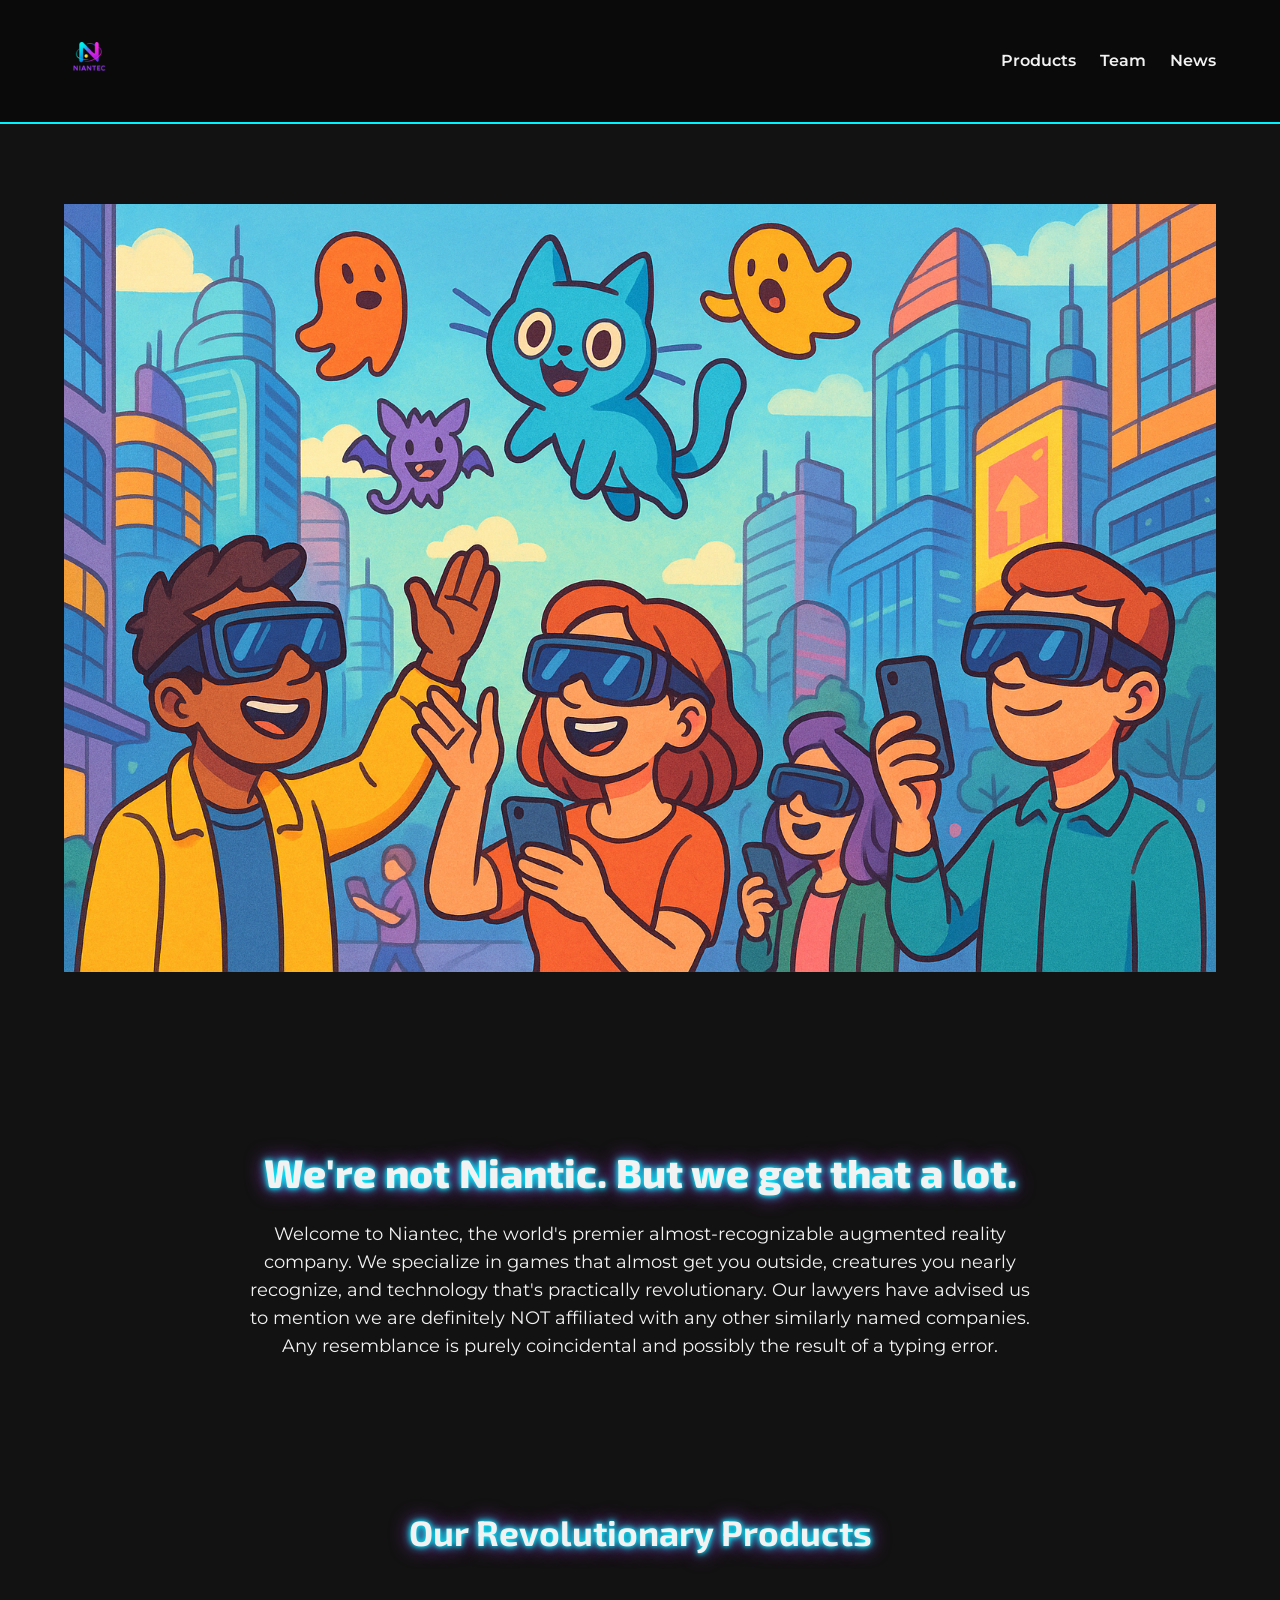
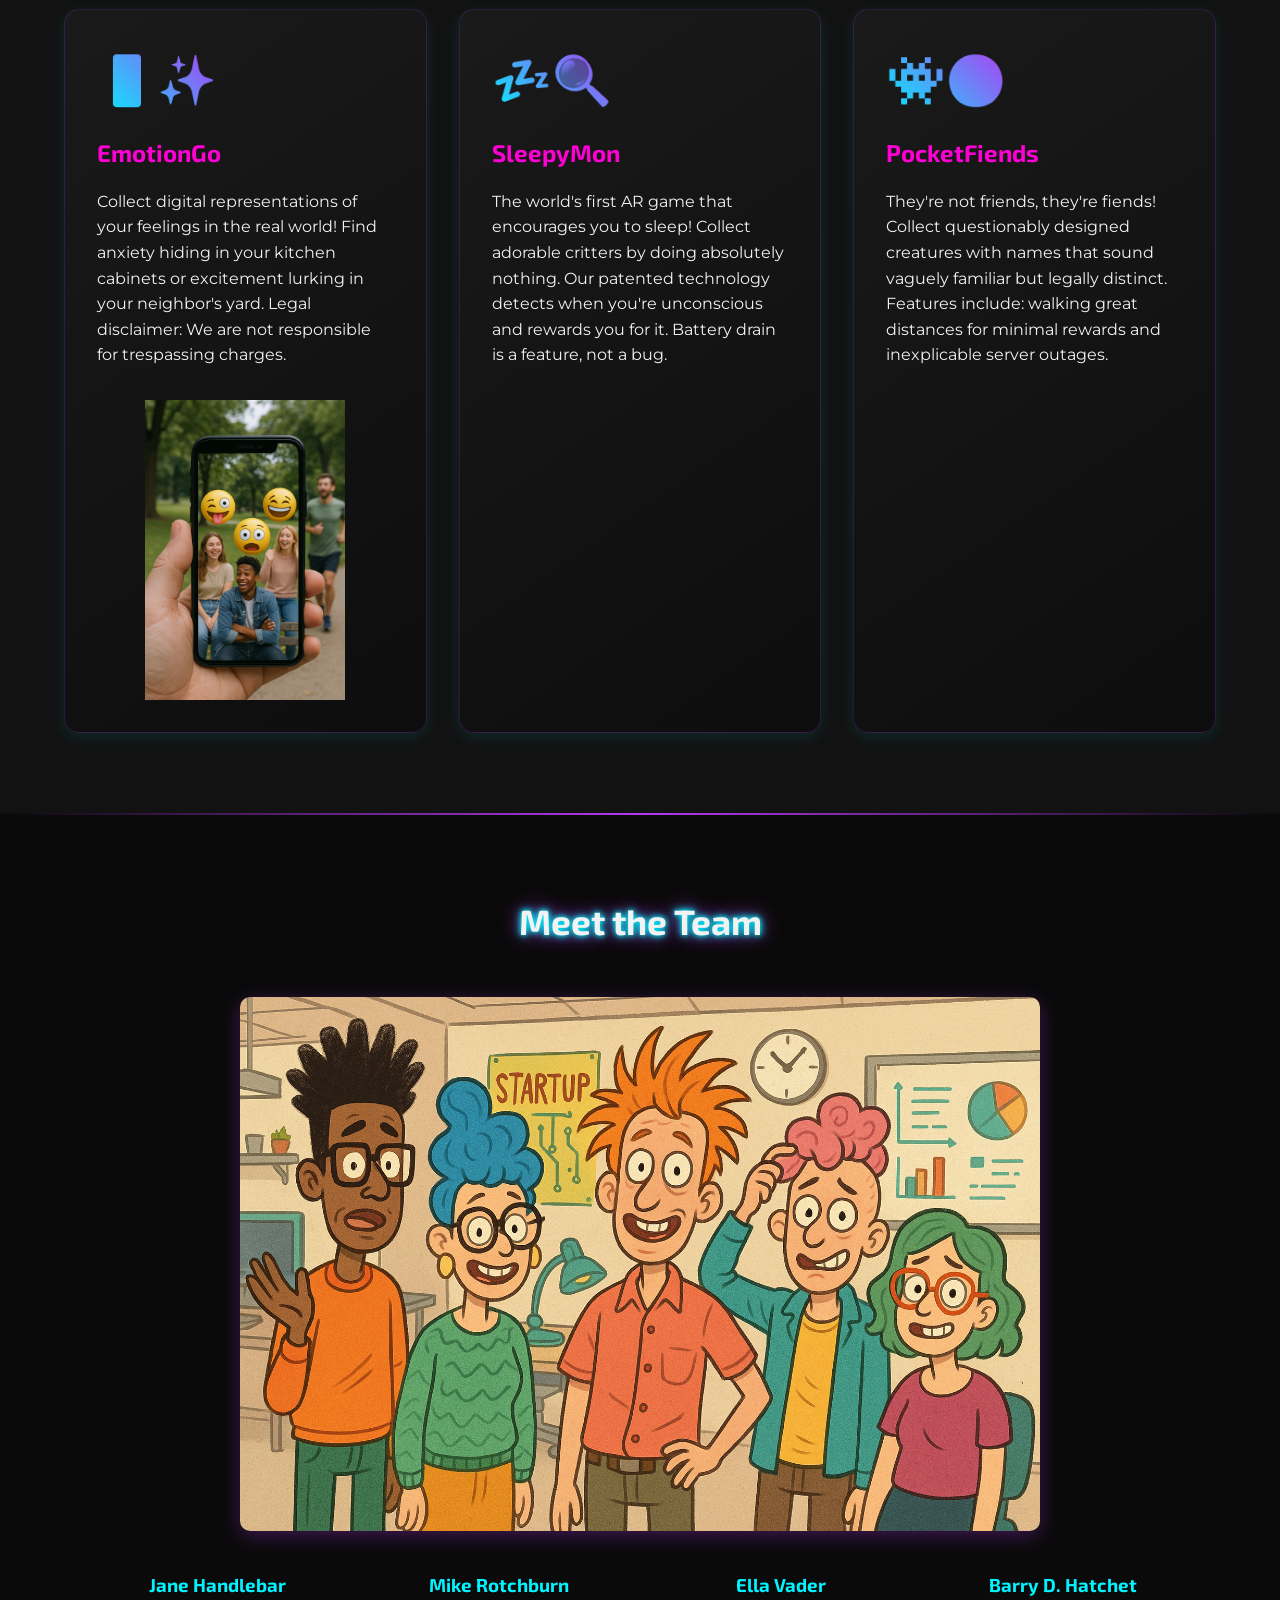
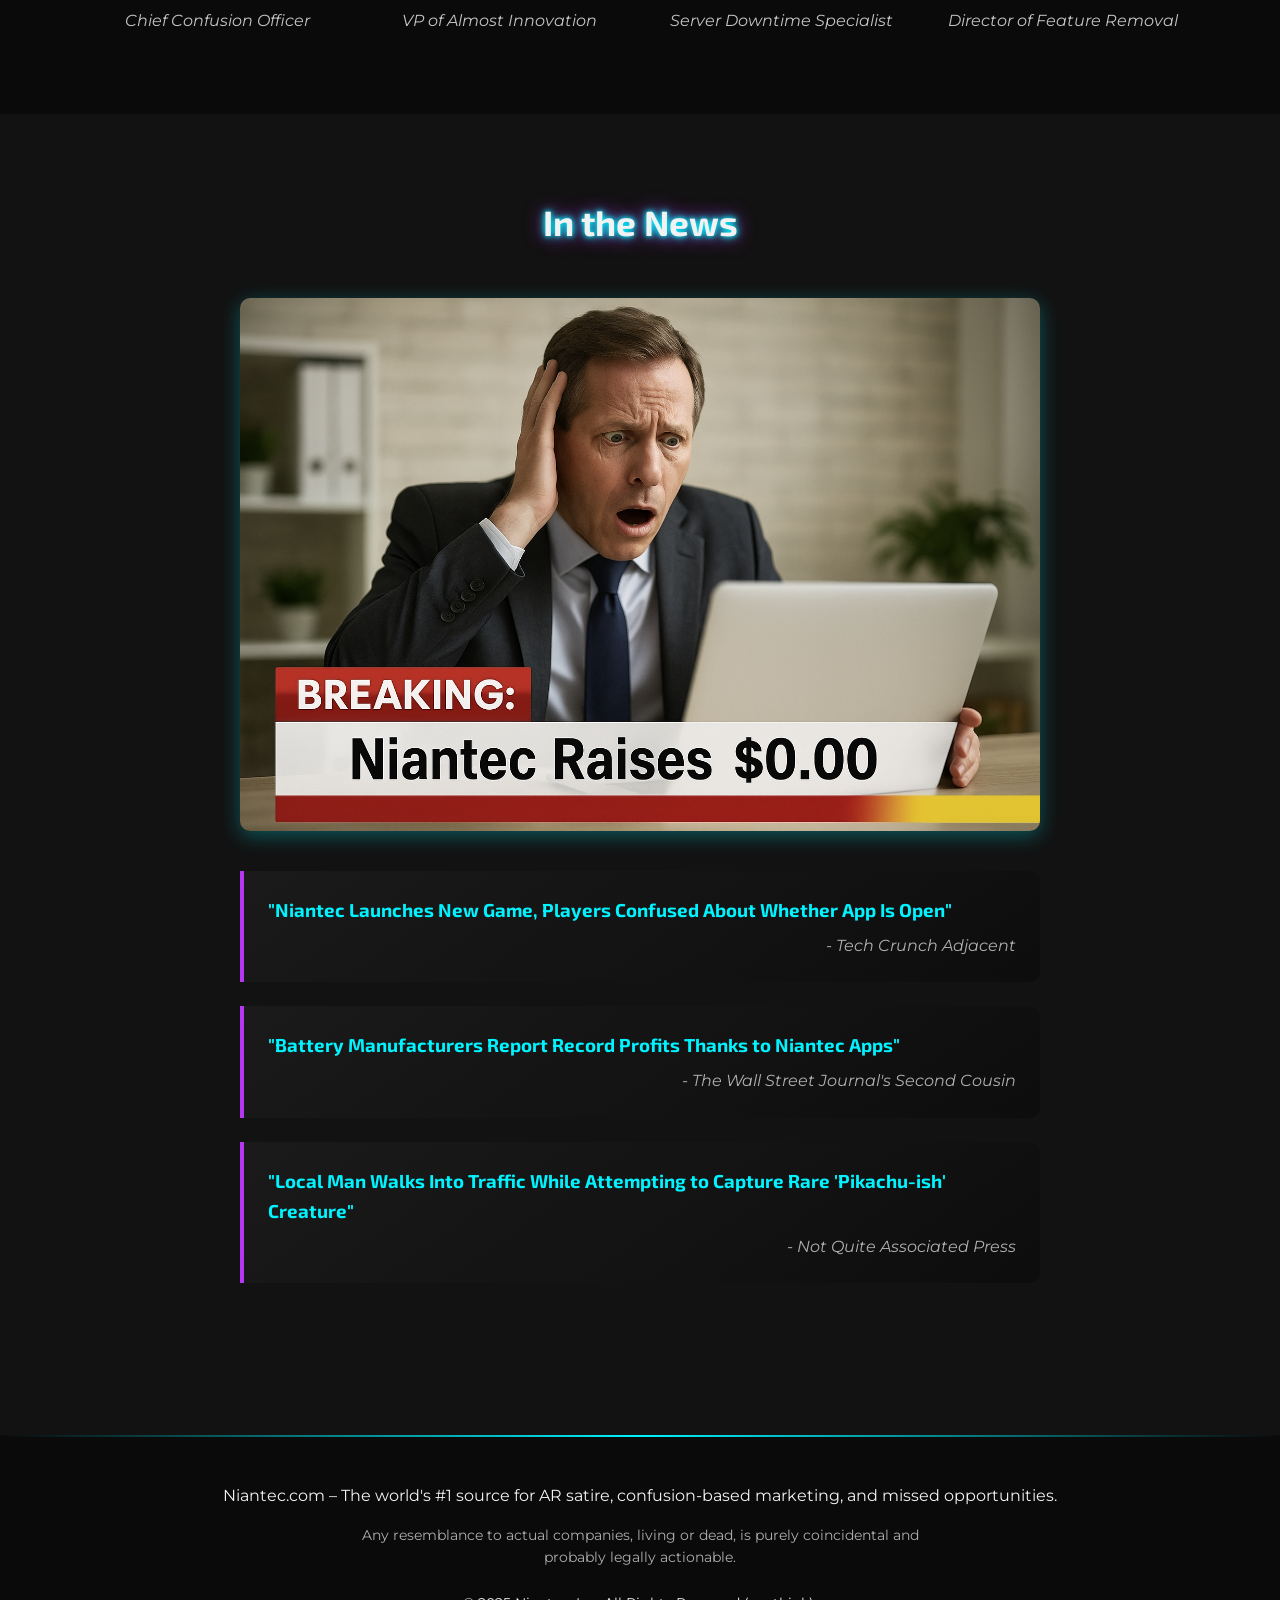
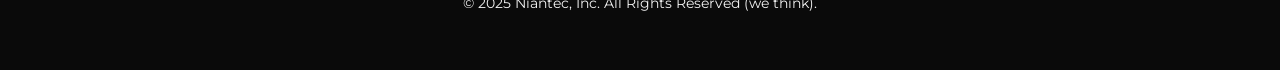
==== index.html @ e1998a67 "Add files via upload" ====
<!DOCTYPE html>
<html lang="en">
<head>
    <meta charset="UTF-8">
    <meta name="viewport" content="width=device-width, initial-scale=1.0">
    <title>Niantec - Not That Other AR Company</title>
    <link rel="stylesheet" href="styles.css">
    <link rel="preconnect" href="https://fonts.googleapis.com">
    <link rel="preconnect" href="https://fonts.gstatic.com" crossorigin>
    <link href="https://fonts.googleapis.com/css2?family=Exo+2:wght@400;600;800&family=Montserrat:wght@400;600&display=swap" rel="stylesheet">
</head>
<body>
    <header>
        <div class="container">
            <div class="logo">
                <img src="Niantec1.png" alt="Niantec Logo">
            </div>
            <nav>
                <ul>
                    <li><a href="#products">Products</a></li>
                    <li><a href="#team">Team</a></li>
                    <li><a href="#news">News</a></li>
                </ul>
            </nav>
        </div>
    </header>

    <section class="hero">
        <div class="container">
            <img src="Niantec2.png" alt="Niantec Banner" class="hero-image">
        </div>
    </section>

    <section class="intro">
        <div class="container">
            <h1 class="neon-text">We're not Niantic. But we get that a lot.</h1>
            <p>Welcome to Niantec, the world's premier almost-recognizable augmented reality company. We specialize in games that almost get you outside, creatures you nearly recognize, and technology that's practically revolutionary. Our lawyers have advised us to mention we are definitely NOT affiliated with any other similarly named companies. Any resemblance is purely coincidental and possibly the result of a typing error.</p>
        </div>
    </section>

    <section id="products" class="products">
        <div class="container">
            <h2 class="section-title neon-text">Our Revolutionary Products</h2>
            <div class="product-cards">
                <div class="product-card">
                    <div class="product-icon">📱✨</div>
                    <h3>EmotionGo</h3>
                    <p>Collect digital representations of your feelings in the real world! Find anxiety hiding in your kitchen cabinets or excitement lurking in your neighbor's yard. Legal disclaimer: We are not responsible for trespassing charges.</p>
                    <div class="product-image">
                        <img src="Niantec3.png" alt="EmotionGo App" class="phone-mockup">
                    </div>
                </div>
                
                <div class="product-card">
                    <div class="product-icon">💤🔍</div>
                    <h3>SleepyMon</h3>
                    <p>The world's first AR game that encourages you to sleep! Collect adorable critters by doing absolutely nothing. Our patented technology detects when you're unconscious and rewards you for it. Battery drain is a feature, not a bug.</p>
                </div>
                
                <div class="product-card">
                    <div class="product-icon">👾🌍</div>
                    <h3>PocketFiends</h3>
                    <p>They're not friends, they're fiends! Collect questionably designed creatures with names that sound vaguely familiar but legally distinct. Features include: walking great distances for minimal rewards and inexplicable server outages.</p>
                </div>
            </div>
        </div>
    </section>

    <section id="team" class="team">
        <div class="container">
            <h2 class="section-title neon-text">Meet the Team</h2>
            <div class="team-image">
                <img src="Niantec4.png" alt="Niantec Team Photo">
            </div>
            <div class="team-members">
                <div class="team-member">
                    <h3>Jane Handlebar</h3>
                    <p>Chief Confusion Officer</p>
                </div>
                <div class="team-member">
                    <h3>Mike Rotchburn</h3>
                    <p>VP of Almost Innovation</p>
                </div>
                <div class="team-member">
                    <h3>Ella Vader</h3>
                    <p>Server Downtime Specialist</p>
                </div>
                <div class="team-member">
                    <h3>Barry D. Hatchet</h3>
                    <p>Director of Feature Removal</p>
                </div>
            </div>
        </div>
    </section>

    <section id="news" class="news">
        <div class="container">
            <h2 class="section-title neon-text">In the News</h2>
            <div class="news-image">
                <img src="Niantec5.png" alt="Niantec Press">
            </div>
            <div class="news-headlines">
                <div class="headline">
                    <h3>"Niantec Launches New Game, Players Confused About Whether App Is Open"</h3>
                    <p>- Tech Crunch Adjacent</p>
                </div>
                <div class="headline">
                    <h3>"Battery Manufacturers Report Record Profits Thanks to Niantec Apps"</h3>
                    <p>- The Wall Street Journal's Second Cousin</p>
                </div>
                <div class="headline">
                    <h3>"Local Man Walks Into Traffic While Attempting to Capture Rare 'Pikachu-ish' Creature"</h3>
                    <p>- Not Quite Associated Press</p>
                </div>
            </div>
        </div>
    </section>

    <footer>
        <div class="container">
            <p>Niantec.com – The world's #1 source for AR satire, confusion-based marketing, and missed opportunities.</p>
            <p class="disclaimer">Any resemblance to actual companies, living or dead, is purely coincidental and probably legally actionable.</p>
            <p class="copyright">© 2025 Niantec, Inc. All Rights Reserved (we think).</p>
        </div>
    </footer>
</body>
</html>
---- styles.css ----
/* Base styles */
:root {
    --dark-bg: #121212;
    --darker-bg: #0a0a0a;
    --neon-blue: #00f3ff;
    --neon-purple: #b537f2;
    --neon-pink: #ff00d4;
    --text-light: #f2f2f2;
}

* {
    margin: 0;
    padding: 0;
    box-sizing: border-box;
}

body {
    font-family: 'Montserrat', sans-serif;
    background-color: var(--dark-bg);
    color: var(--text-light);
    line-height: 1.6;
    overflow-x: hidden;
}

.container {
    width: 90%;
    max-width: 1200px;
    margin: 0 auto;
    padding: 1rem 0;
}

img {
    max-width: 100%;
    height: auto;
}

/* Neon text effect */
.neon-text {
    color: var(--text-light);
    text-shadow: 
        0 0 5px var(--neon-blue),
        0 0 10px var(--neon-blue),
        0 0 20px var(--neon-purple);
}

/* Header */
header {
    background-color: var(--darker-bg);
    padding: 1rem 0;
    position: sticky;
    top: 0;
    z-index: 100;
    border-bottom: 2px solid var(--neon-blue);
}

header .container {
    display: flex;
    justify-content: space-between;
    align-items: center;
}

.logo img {
    max-height: 50px;
    width: auto;
}

nav ul {
    display: flex;
    list-style: none;
}

nav ul li {
    margin-left: 1.5rem;
}

nav ul li a {
    color: var(--text-light);
    text-decoration: none;
    font-weight: 600;
    position: relative;
    transition: all 0.3s ease;
}

nav ul li a:hover {
    color: var(--neon-blue);
}

nav ul li a::after {
    content: '';
    position: absolute;
    left: 0;
    bottom: -5px;
    width: 0;
    height: 2px;
    background: var(--neon-purple);
    transition: width 0.3s ease;
}

nav ul li a:hover::after {
    width: 100%;
}

/* Hero section */
.hero {
    position: relative;
    overflow: hidden;
    margin-bottom: 2rem;
}

.hero-image {
    width: 100%;
    display: block;
}

/* Intro section */
.intro {
    padding: 3rem 0;
    text-align: center;
}

.intro h1 {
    font-family: 'Exo 2', sans-serif;
    font-size: 2.5rem;
    font-weight: 800;
    margin-bottom: 1.5rem;
    line-height: 1.2;
}

.intro p {
    max-width: 800px;
    margin: 0 auto;
    font-size: 1.1rem;
}

/* Section styles */
section {
    padding: 4rem 0;
}

.section-title {
    font-family: 'Exo 2', sans-serif;
    font-size: 2.2rem;
    text-align: center;
    margin-bottom: 3rem;
}

/* Products section */
.product-cards {
    display: flex;
    flex-wrap: wrap;
    justify-content: space-between;
    gap: 2rem;
}

.product-card {
    flex: 1 1 300px;
    background: linear-gradient(145deg, #1a1a1a, #0d0d0d);
    border-radius: 15px;
    padding: 2rem;
    box-shadow: 0 4px 15px rgba(0, 243, 255, 0.1);
    transition: transform 0.3s ease, box-shadow 0.3s ease;
    position: relative;
    overflow: hidden;
    border: 1px solid rgba(181, 55, 242, 0.2);
}

.product-card:hover {
    transform: translateY(-5px);
    box-shadow: 0 8px 25px rgba(0, 243, 255, 0.2);
}

.product-icon {
    font-size: 3rem;
    margin-bottom: 1rem;
    background: linear-gradient(45deg, var(--neon-blue), var(--neon-purple));
    -webkit-background-clip: text;
    background-clip: text;
    -webkit-text-fill-color: transparent;
    display: inline-block;
}

.product-card h3 {
    font-family: 'Exo 2', sans-serif;
    font-size: 1.5rem;
    margin-bottom: 1rem;
    color: var(--neon-pink);
}

.product-image {
    margin-top: 2rem;
    display: flex;
    justify-content: center;
}

.phone-mockup {
    max-height: 300px;
}

/* Team section */
.team {
    background: var(--darker-bg);
    position: relative;
}

.team::before {
    content: '';
    position: absolute;
    top: 0;
    left: 0;
    right: 0;
    height: 2px;
    background: linear-gradient(90deg, transparent, var(--neon-purple), transparent);
}

.team-image {
    text-align: center;
    margin-bottom: 2rem;
}

.team-image img {
    max-width: 800px;
    border-radius: 10px;
    box-shadow: 0 5px 20px rgba(181, 55, 242, 0.3);
}

.team-members {
    display: flex;
    flex-wrap: wrap;
    justify-content: center;
    gap: 2rem;
    text-align: center;
}

.team-member {
    flex: 1 1 200px;
    max-width: 250px;
}

.team-member h3 {
    font-family: 'Exo 2', sans-serif;
    color: var(--neon-blue);
    margin-bottom: 0.5rem;
}

.team-member p {
    font-style: italic;
    opacity: 0.8;
}

/* News section */
.news-image {
    text-align: center;
    margin-bottom: 2rem;
}

.news-image img {
    max-width: 800px;
    border-radius: 10px;
    box-shadow: 0 5px 20px rgba(0, 243, 255, 0.3);
}

.news-headlines {
    max-width: 800px;
    margin: 0 auto;
}

.headline {
    background: linear-gradient(145deg, #1a1a1a, #0d0d0d);
    border-left: 4px solid var(--neon-purple);
    padding: 1.5rem;
    margin-bottom: 1.5rem;
    border-radius: 0 10px 10px 0;
    transition: transform 0.3s ease;
}

.headline:hover {
    transform: translateX(5px);
}

.headline h3 {
    font-family: 'Exo 2', sans-serif;
    margin-bottom: 0.5rem;
    color: var(--neon-blue);
}

.headline p {
    font-style: italic;
    text-align: right;
    opacity: 0.7;
}

/* Footer */
footer {
    background-color: var(--darker-bg);
    text-align: center;
    padding: 2rem 0;
    margin-top: 3rem;
    position: relative;
}

footer::before {
    content: '';
    position: absolute;
    top: 0;
    left: 0;
    right: 0;
    height: 2px;
    background: linear-gradient(90deg, transparent, var(--neon-blue), transparent);
}

footer p {
    margin-bottom: 0.5rem;
}

.disclaimer {
    font-size: 0.85rem;
    opacity: 0.7;
    max-width: 600px;
    margin: 1rem auto;
}

.copyright {
    font-size: 0.85rem;
    margin-top: 1.5rem;
}

/* Responsive design */
@media (max-width: 768px) {
    .intro h1 {
        font-size: 2rem;
    }
    
    .section-title {
        font-size: 1.8rem;
    }
    
    .product-cards {
        flex-direction: column;
    }
    
    nav ul {
        gap: 1rem;
    }
    
    nav ul li {
        margin-left: 0.8rem;
    }
}

@media (max-width: 480px) {
    header .container {
        flex-direction: column;
        gap: 1rem;
    }
    
    .intro h1 {
        font-size: 1.7rem;
    }
    
    .section-title {
        font-size: 1.6rem;
    }
    
    .team-members, .product-cards {
        gap: 1.5rem;
    }
    
    .team-member {
        flex: 0 0 100%;
    }
}

/* Animation keyframes */
@keyframes neon-glow {
    0% {
        text-shadow: 0 0 5px var(--neon-blue), 0 0 10px var(--neon-blue), 0 0 20px var(--neon-purple);
    }
    50% {
        text-shadow: 0 0 10px var(--neon-blue), 0 0 20px var(--neon-blue), 0 0 30px var(--neon-purple);
    }
    100% {
        text-shadow: 0 0 5px var(--neon-blue), 0 0 10px var(--neon-blue), 0 0 20px var(--neon-purple);
    }
}

.neon-text {
    animation: neon-glow 2s infinite alternate;
}
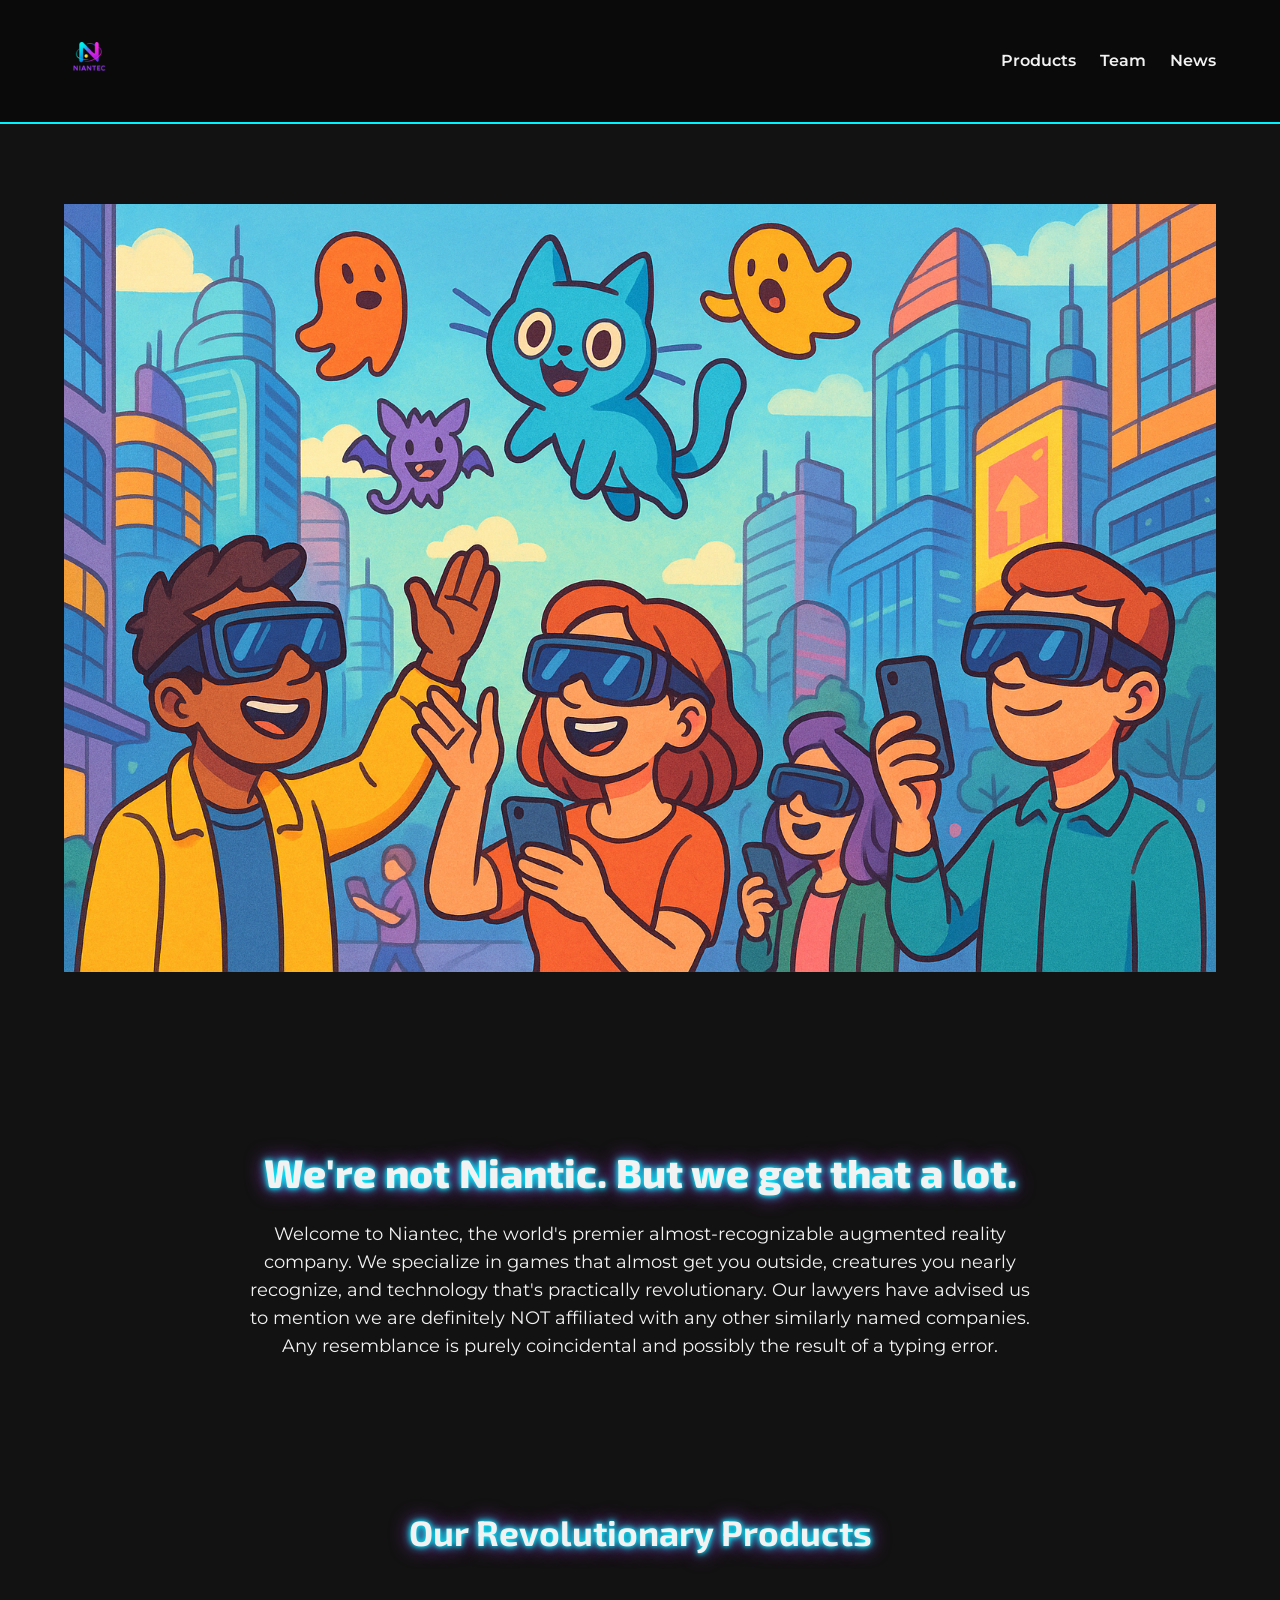
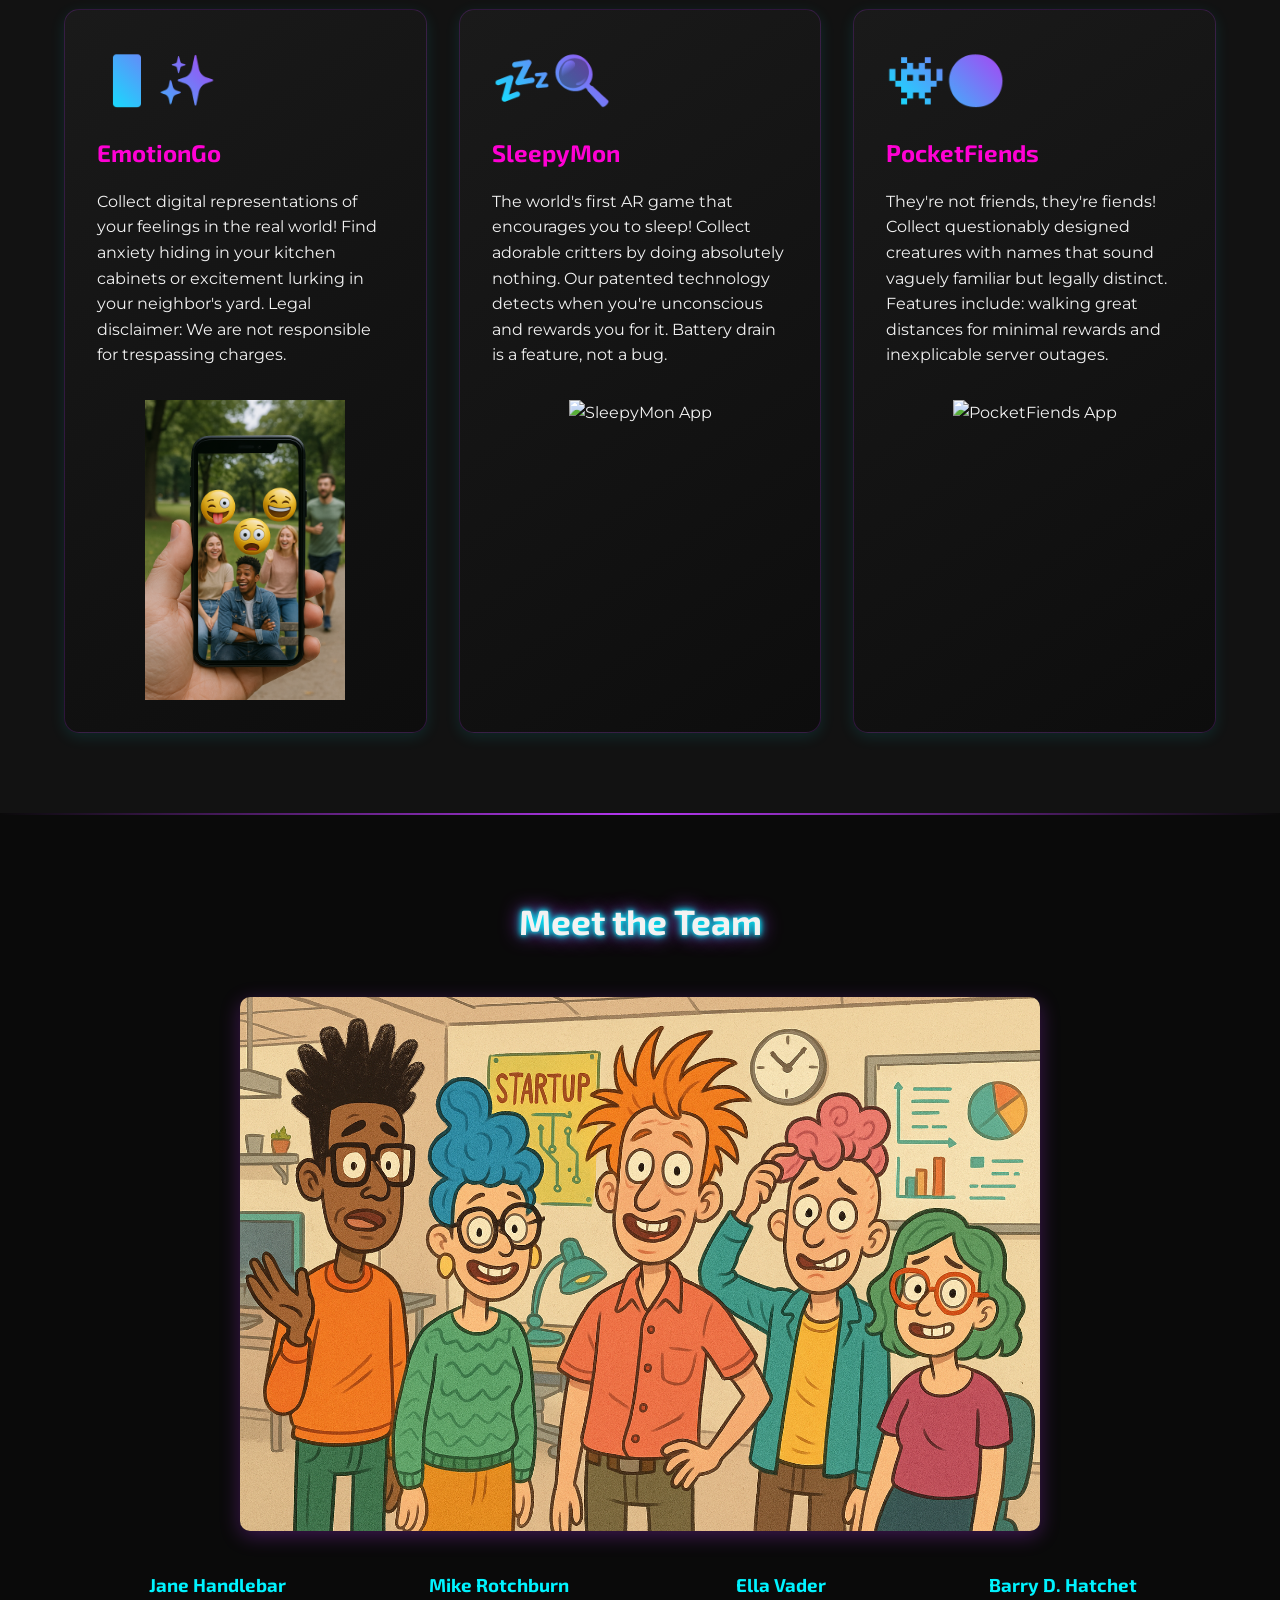
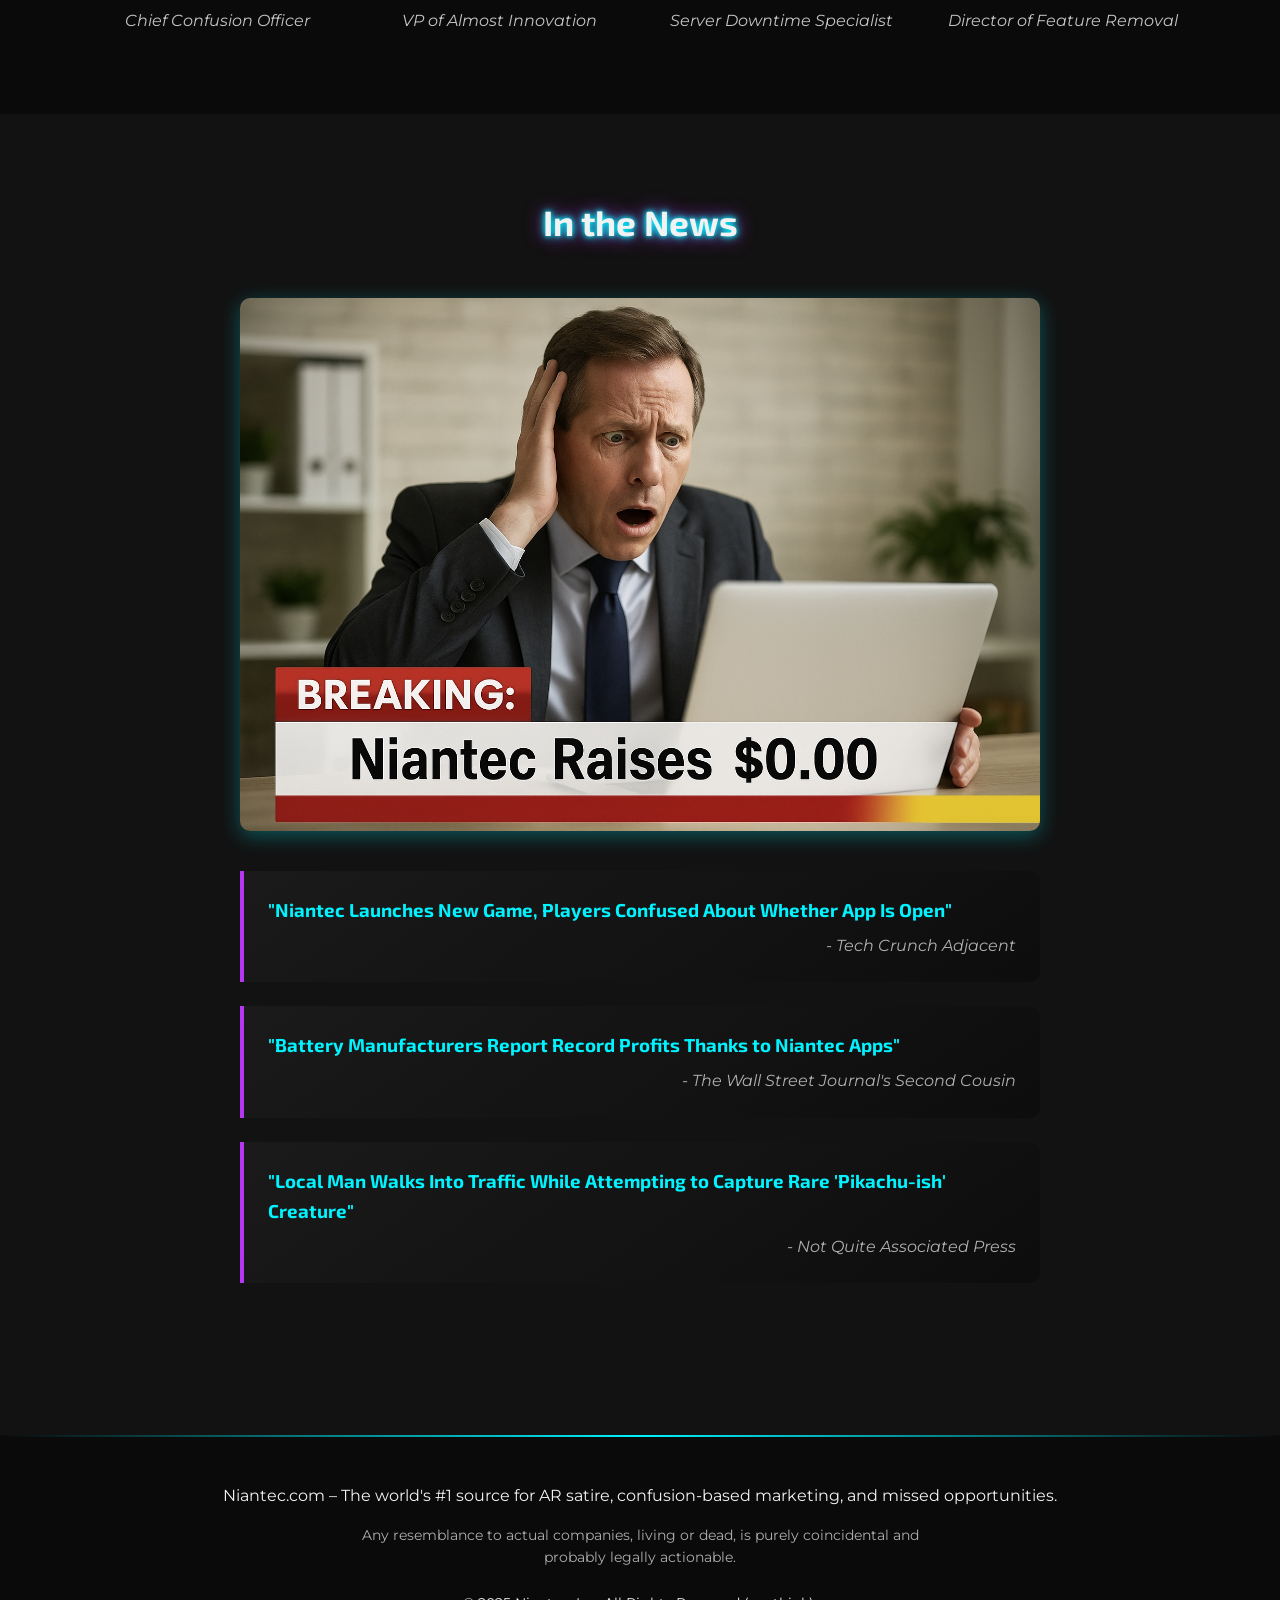
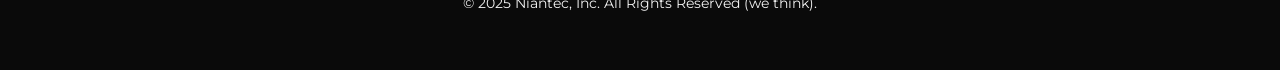
==== commit aa401681: "Update index.html" ====
--- a/index.html
+++ b/index.html
@@ -55,12 +55,18 @@
                     <div class="product-icon">💤🔍</div>
                     <h3>SleepyMon</h3>
                     <p>The world's first AR game that encourages you to sleep! Collect adorable critters by doing absolutely nothing. Our patented technology detects when you're unconscious and rewards you for it. Battery drain is a feature, not a bug.</p>
+                    <div class="product-image">
+                        <img src="niantec6.png" alt="SleepyMon App" class="phone-mockup">
+                    </div>
                 </div>
                 
                 <div class="product-card">
                     <div class="product-icon">👾🌍</div>
                     <h3>PocketFiends</h3>
                     <p>They're not friends, they're fiends! Collect questionably designed creatures with names that sound vaguely familiar but legally distinct. Features include: walking great distances for minimal rewards and inexplicable server outages.</p>
+                    <div class="product-image">
+                        <img src="niantec7.png" alt="PocketFiends App" class="phone-mockup">
+                    </div>
                 </div>
             </div>
         </div>
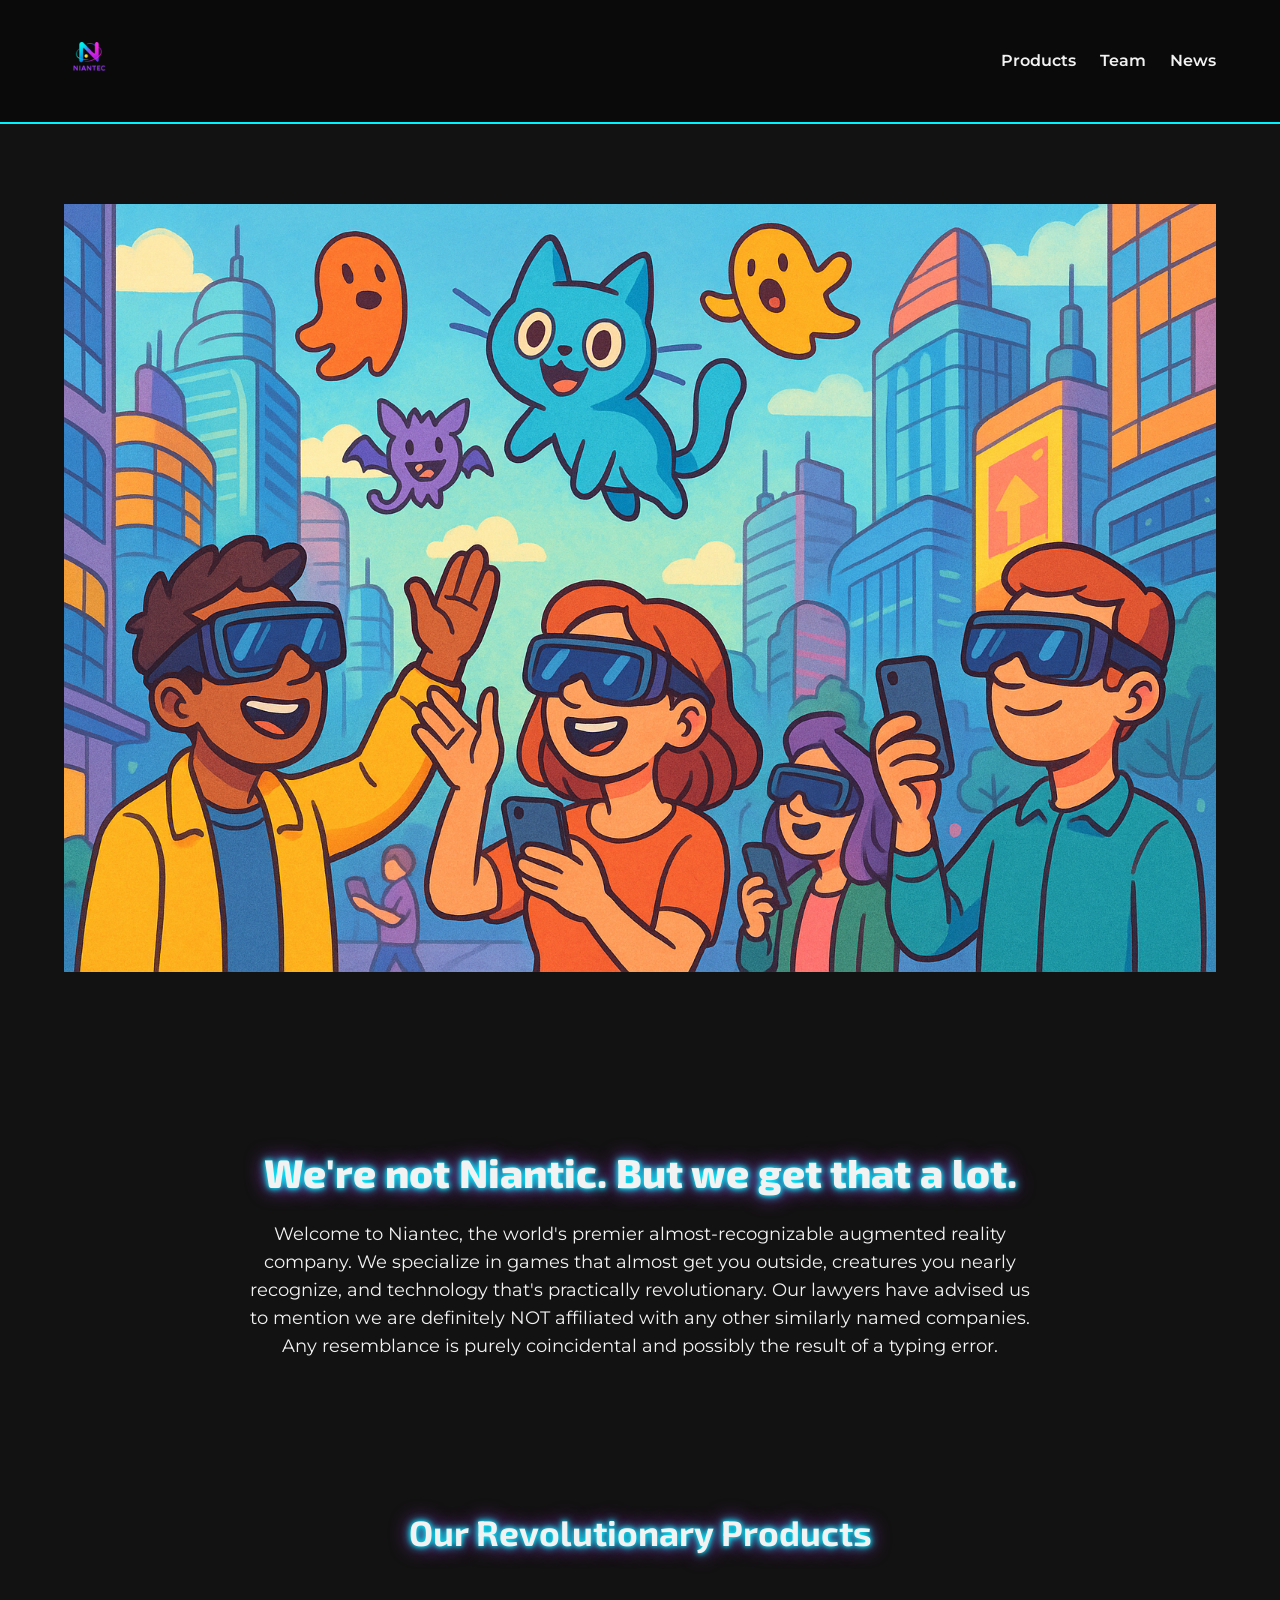
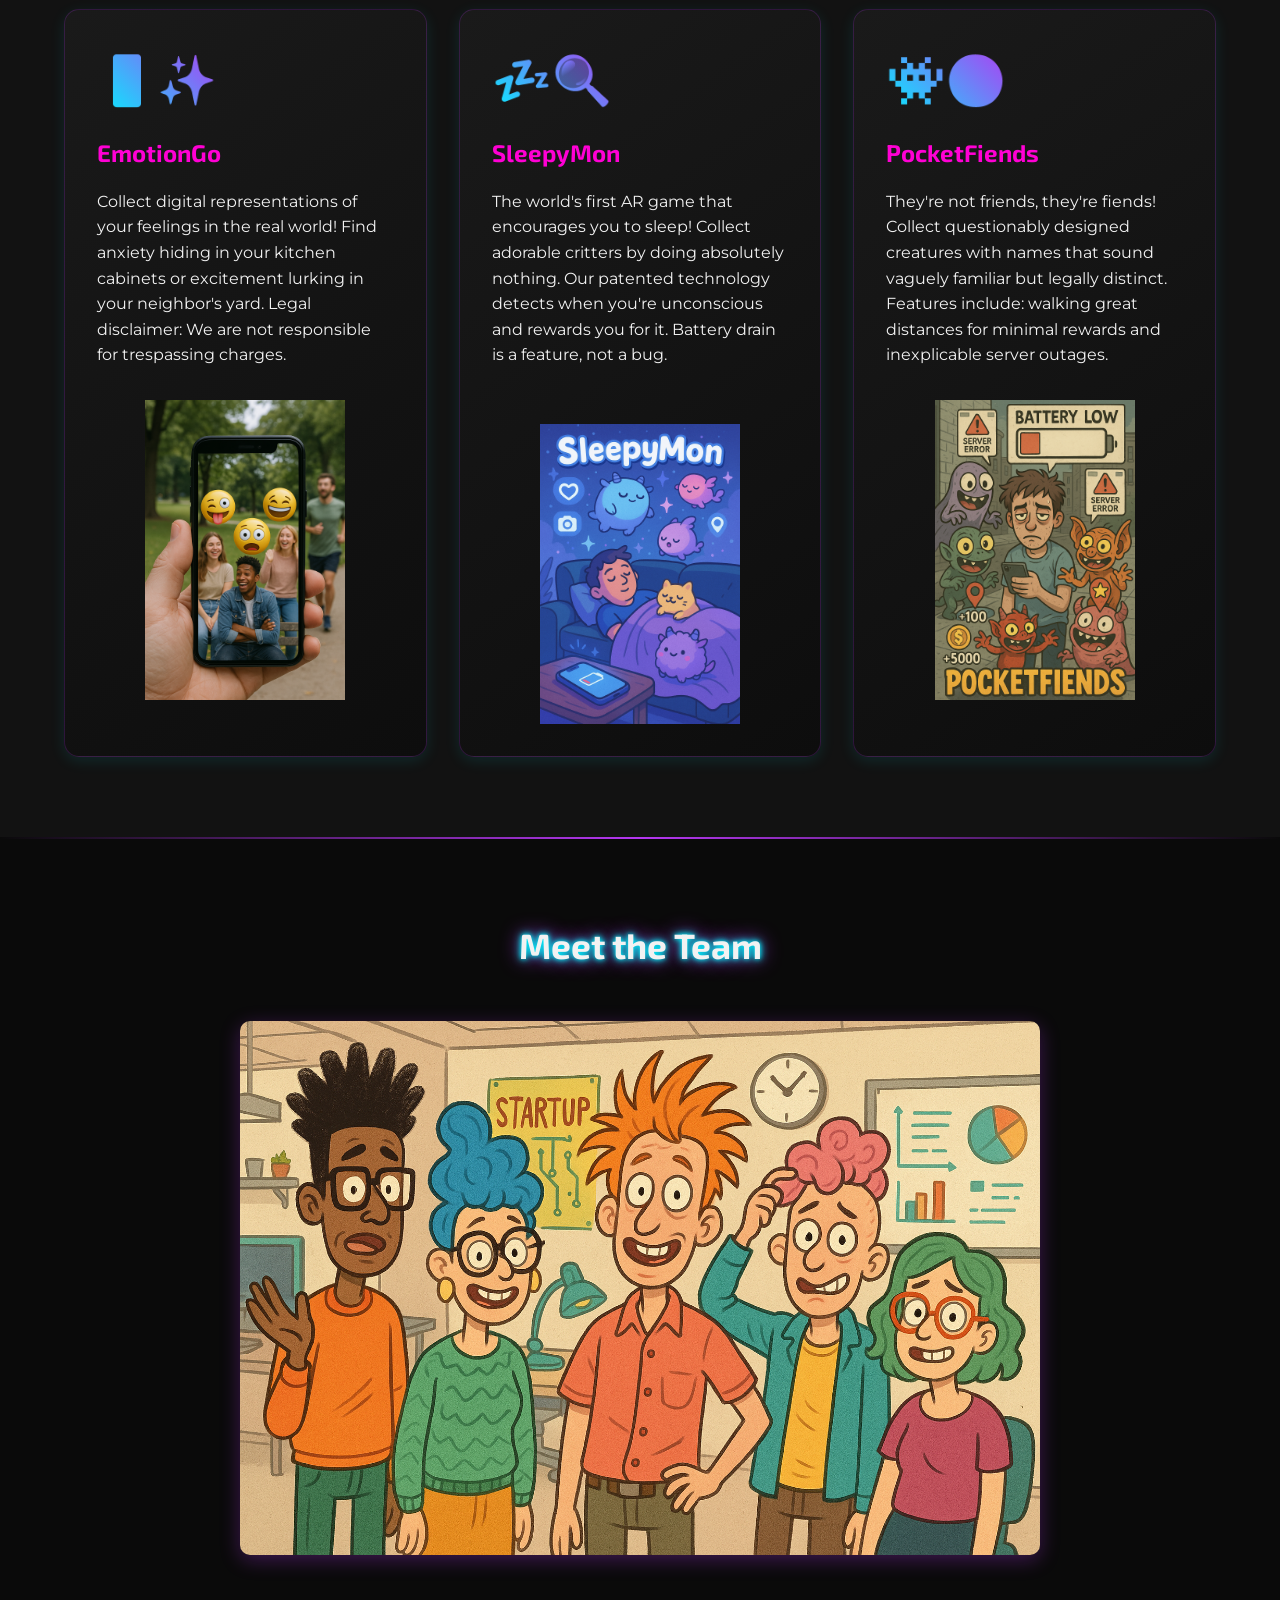
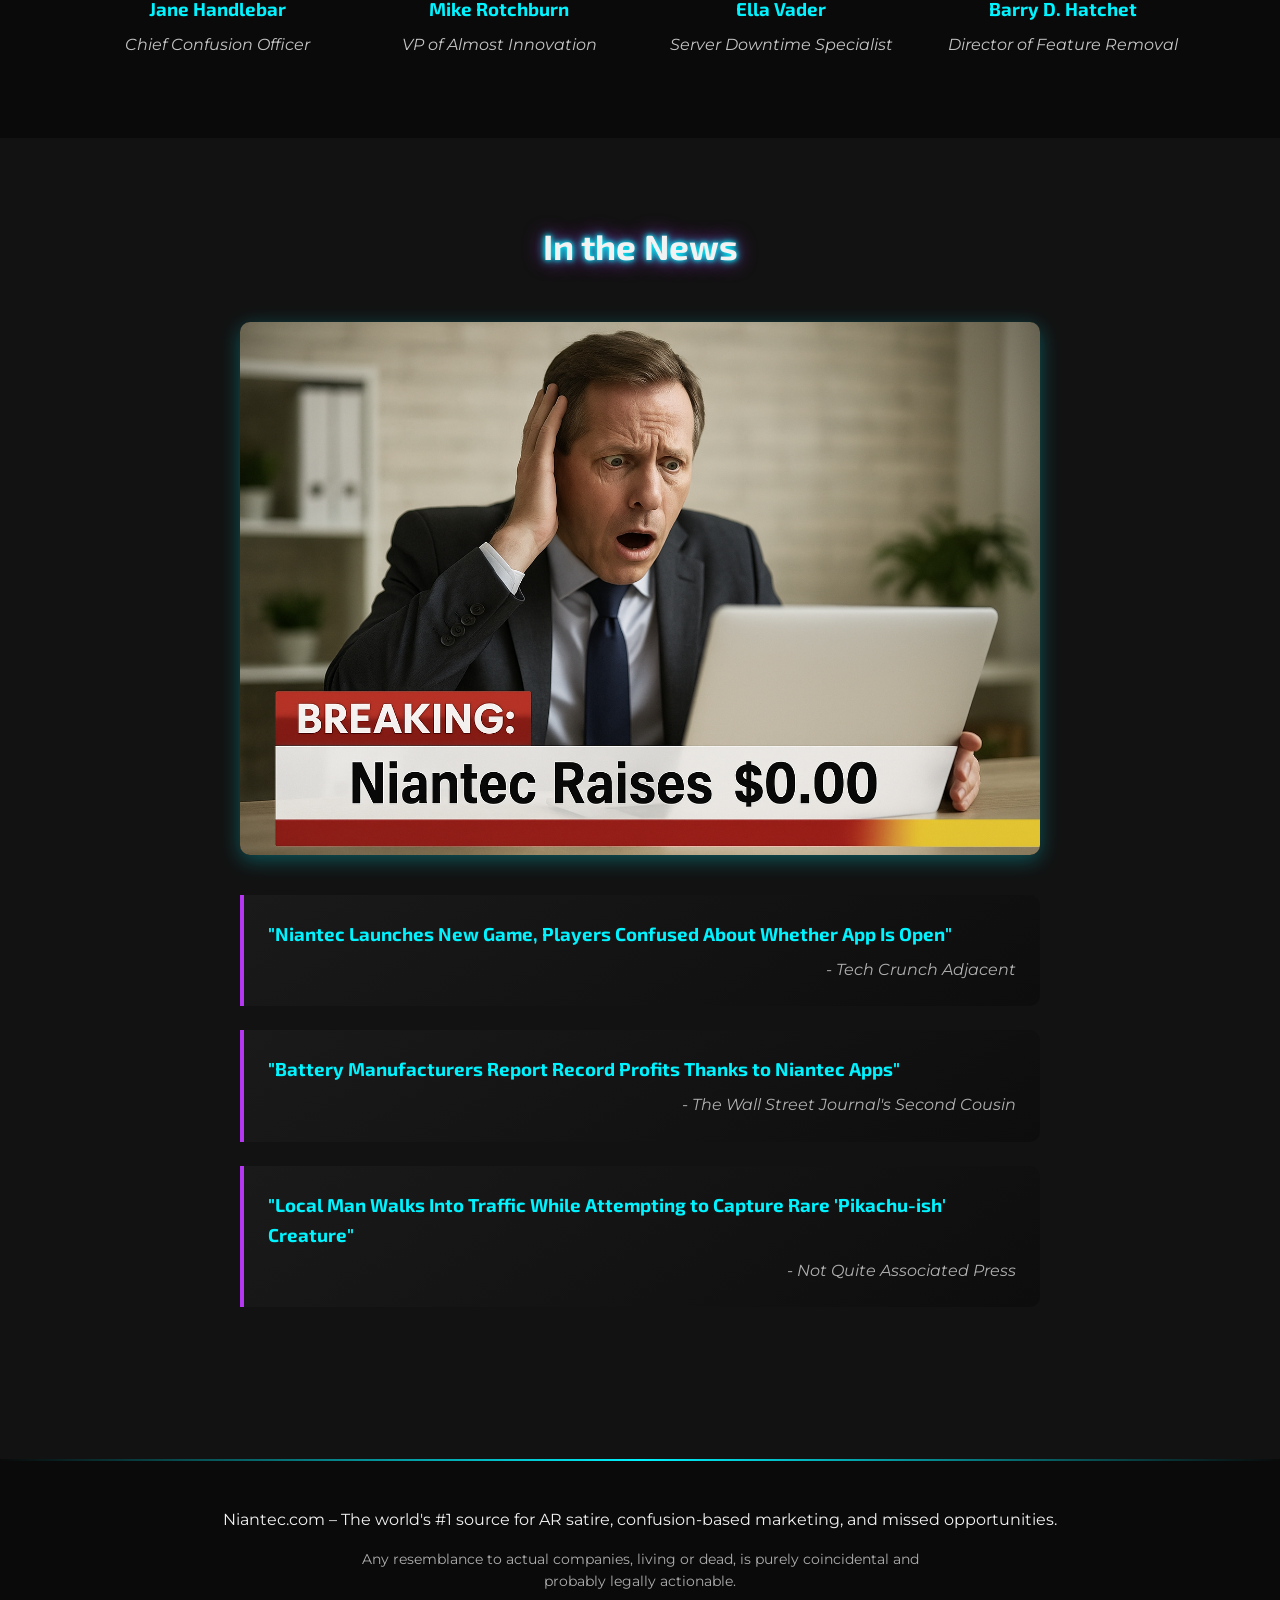
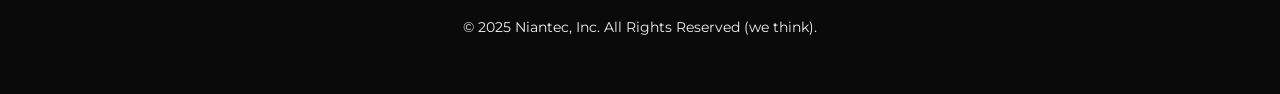
==== commit 0b3a20ed: "Update index.html" ====
--- a/index.html
+++ b/index.html
@@ -55,8 +55,8 @@
                     <div class="product-icon">💤🔍</div>
                     <h3>SleepyMon</h3>
                     <p>The world's first AR game that encourages you to sleep! Collect adorable critters by doing absolutely nothing. Our patented technology detects when you're unconscious and rewards you for it. Battery drain is a feature, not a bug.</p>
-                    <div class="product-image">
-                        <img src="niantec6.png" alt="SleepyMon App" class="phone-mockup">
+                    <div class="product-image sleepymon-image">
+                        <img src="Niantec6.png" alt="SleepyMon App" class="phone-mockup">
                     </div>
                 </div>
                 
@@ -65,7 +65,7 @@
                     <h3>PocketFiends</h3>
                     <p>They're not friends, they're fiends! Collect questionably designed creatures with names that sound vaguely familiar but legally distinct. Features include: walking great distances for minimal rewards and inexplicable server outages.</p>
                     <div class="product-image">
-                        <img src="niantec7.png" alt="PocketFiends App" class="phone-mockup">
+                        <img src="Niantec7.png" alt="PocketFiends App" class="phone-mockup">
                     </div>
                 </div>
             </div>
--- a/styles.css
+++ b/styles.css
@@ -194,6 +194,13 @@
 
 .phone-mockup {
     max-height: 300px;
+    position: relative;
+    top: 0;
+}
+
+/* Custom adjustment for SleepyMon image */
+.sleepymon-image {
+    margin-top: 3.5rem; /* Increased margin to push image down */
 }
 
 /* Team section */
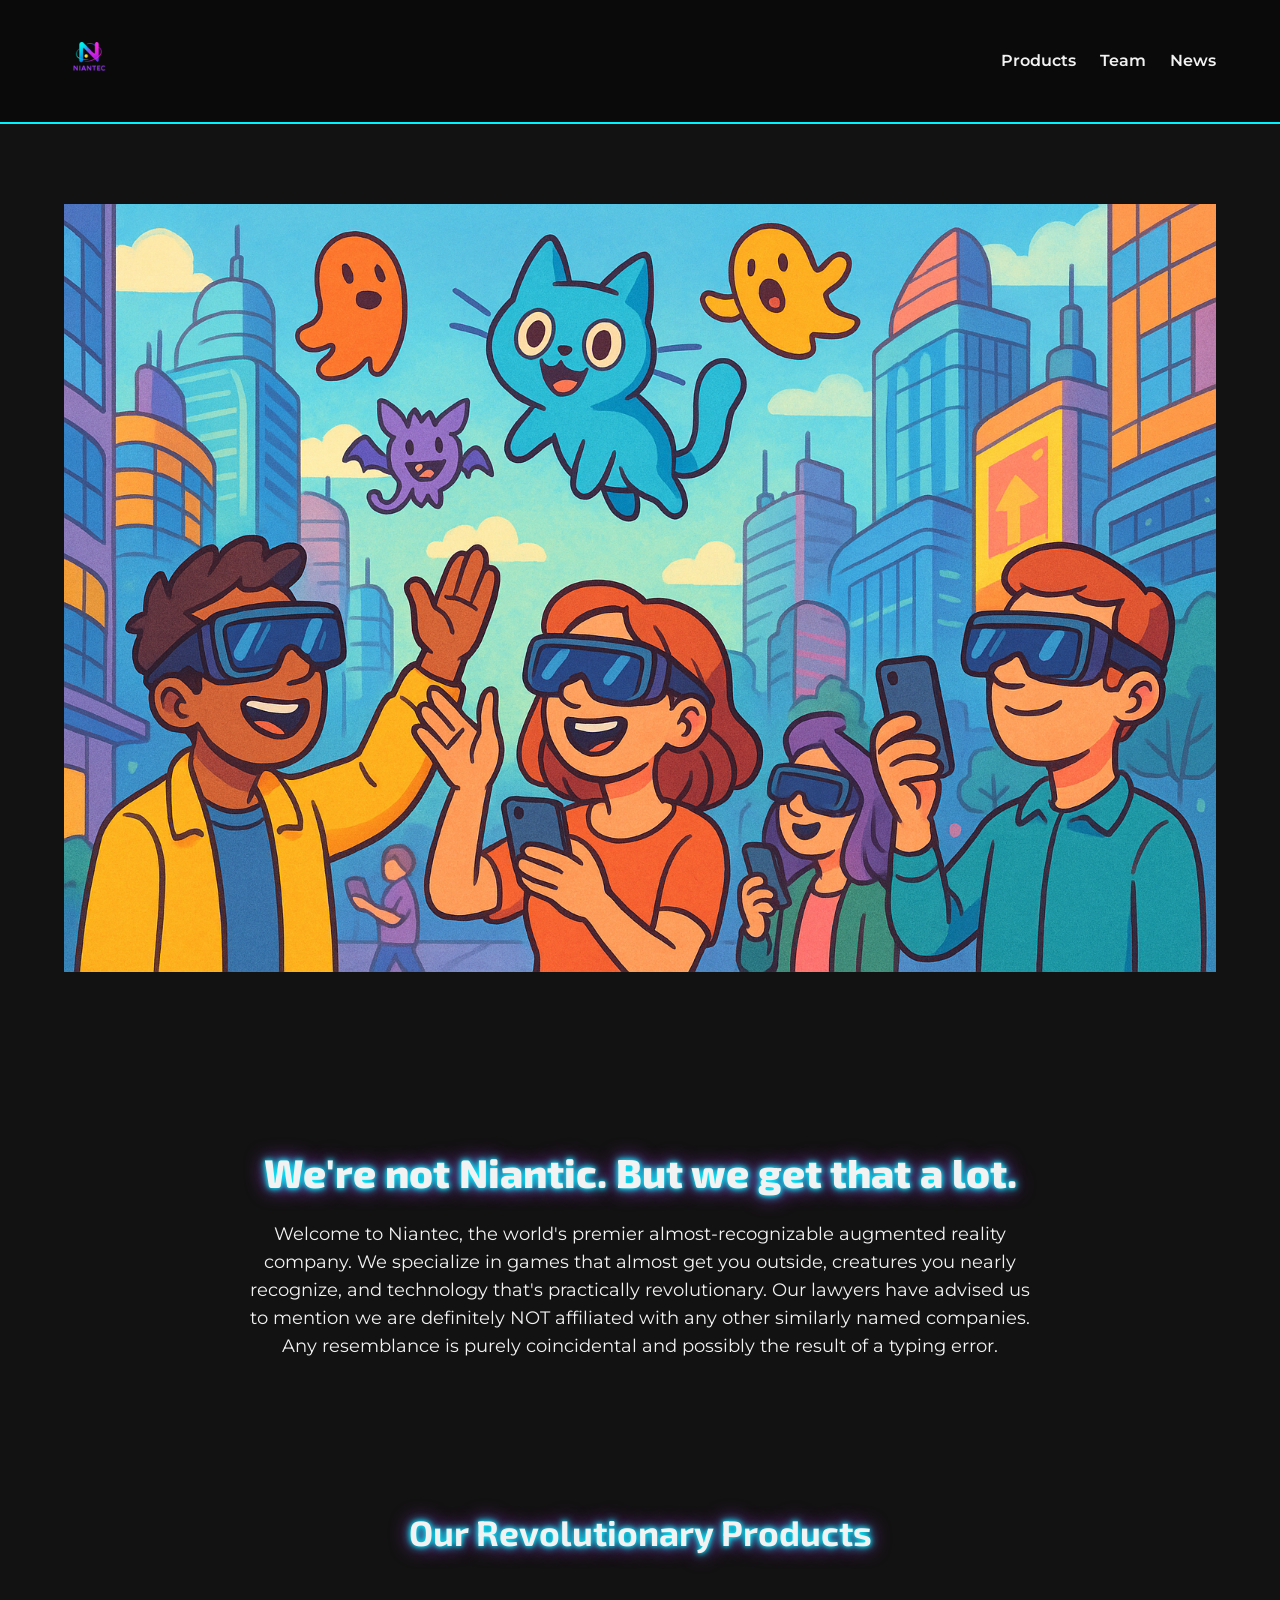
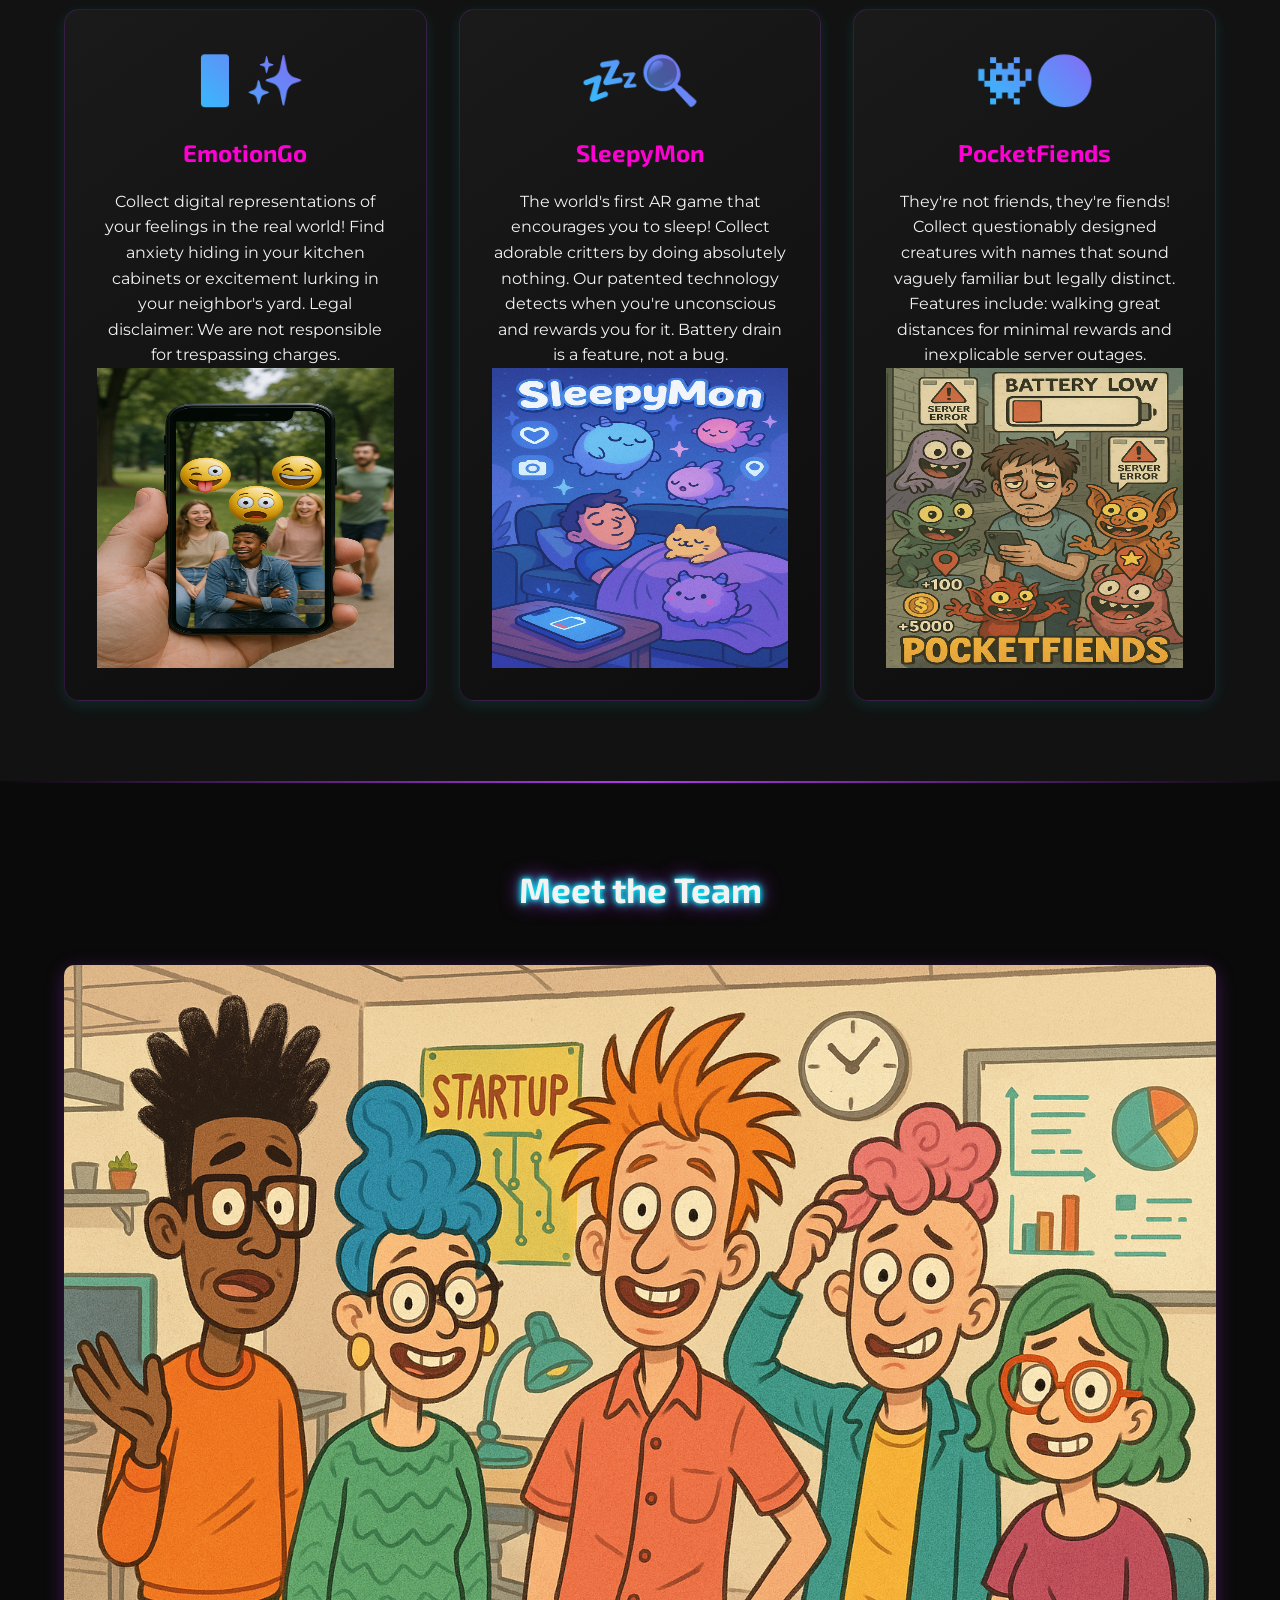
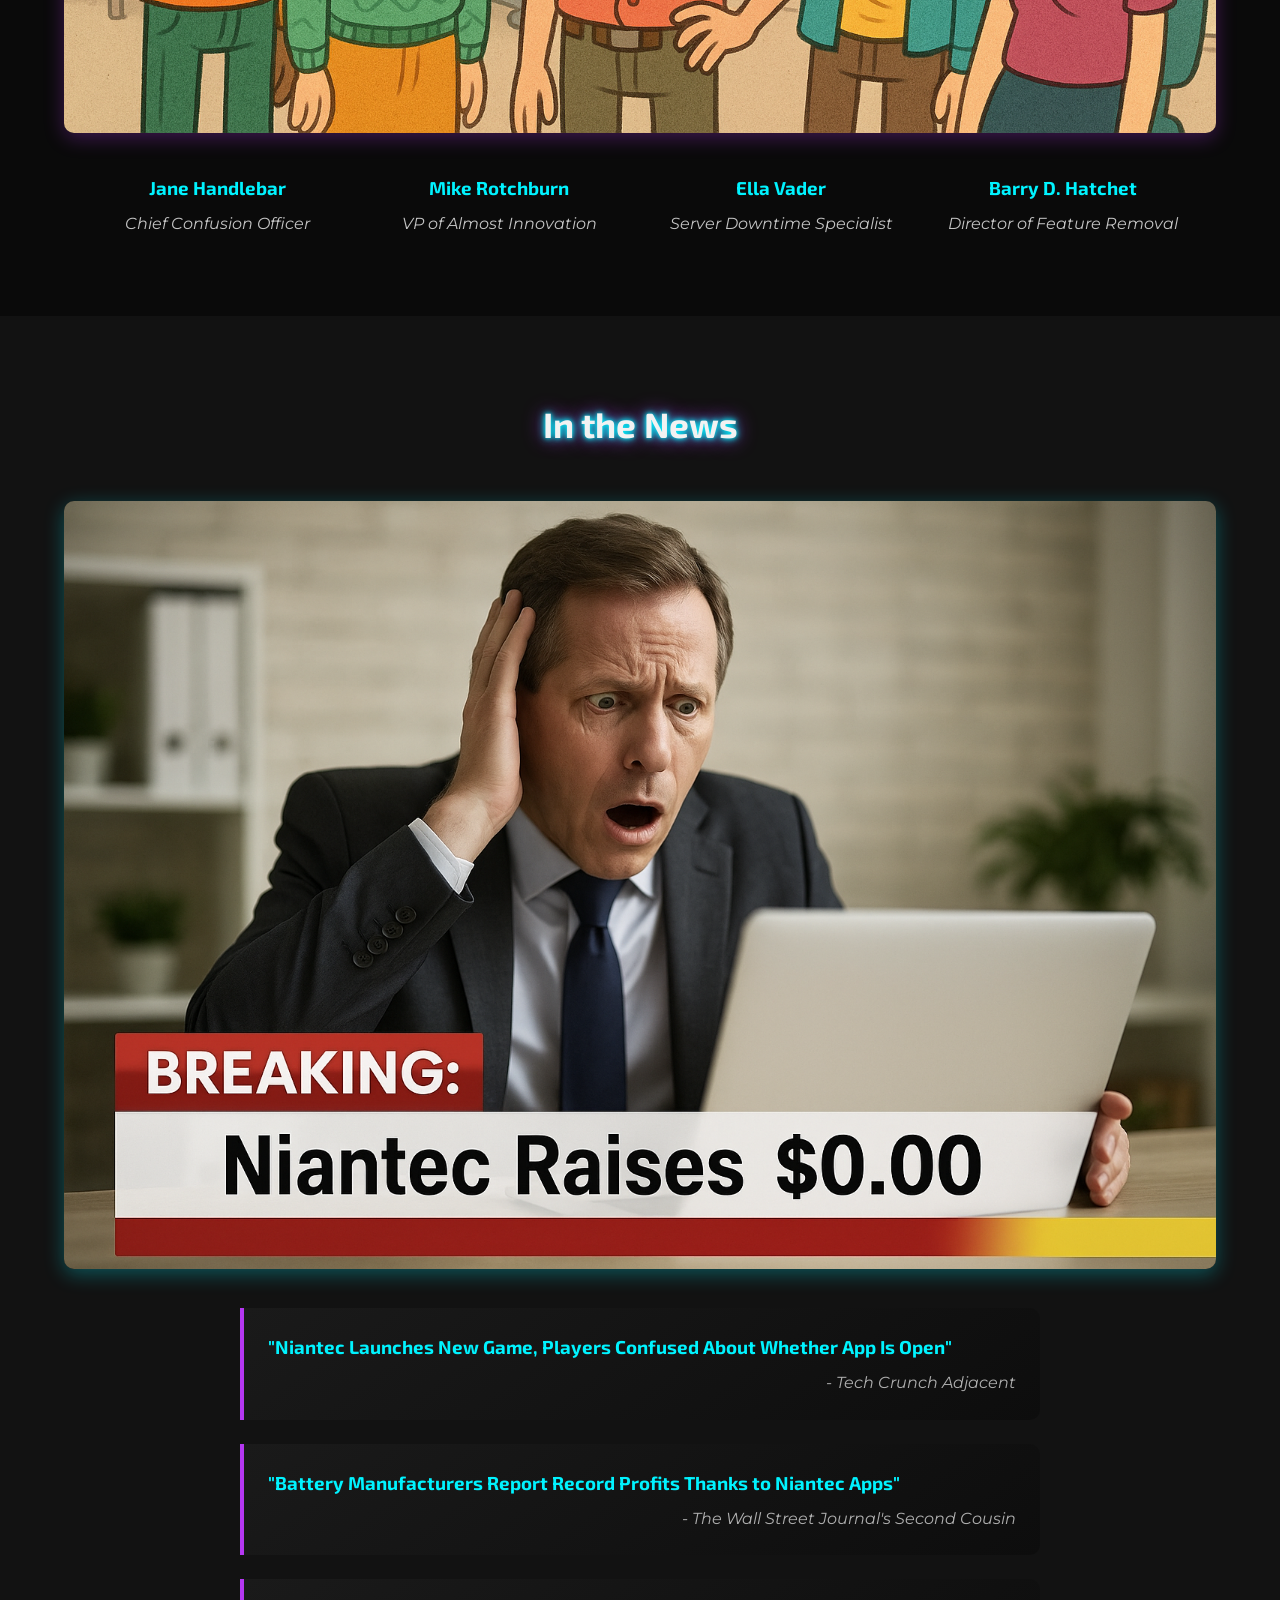
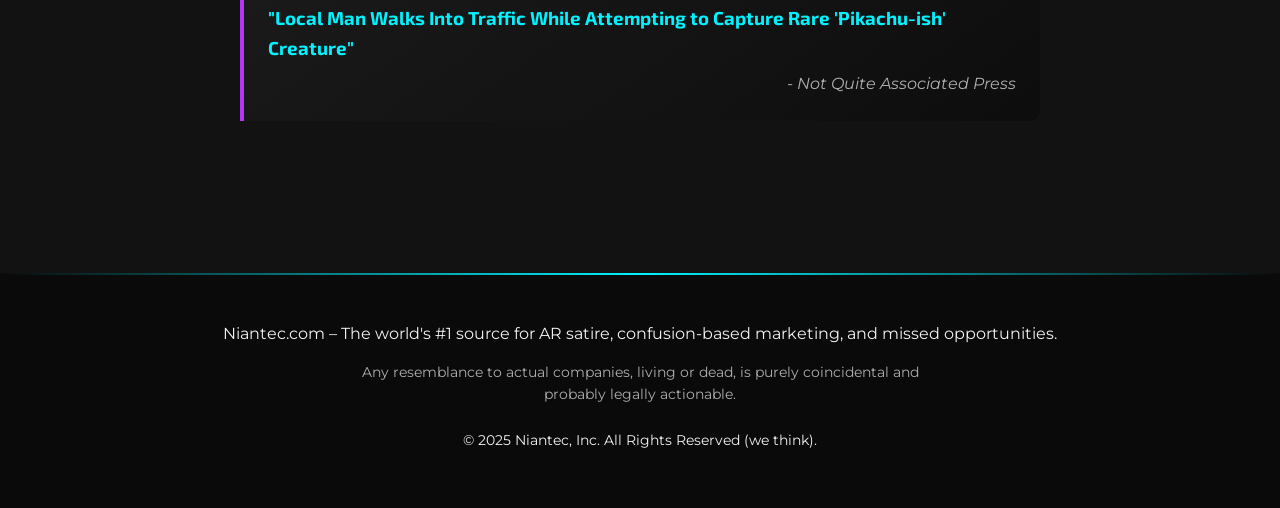
==== commit 9497aa16: "Update index.html" ====
--- a/index.html
+++ b/index.html
@@ -46,27 +46,21 @@
                     <div class="product-icon">📱✨</div>
                     <h3>EmotionGo</h3>
                     <p>Collect digital representations of your feelings in the real world! Find anxiety hiding in your kitchen cabinets or excitement lurking in your neighbor's yard. Legal disclaimer: We are not responsible for trespassing charges.</p>
-                    <div class="product-image">
-                        <img src="Niantec3.png" alt="EmotionGo App" class="phone-mockup">
-                    </div>
+                    <img src="Niantec3.png" alt="EmotionGo App" class="phone-mockup">
                 </div>
                 
                 <div class="product-card">
                     <div class="product-icon">💤🔍</div>
                     <h3>SleepyMon</h3>
                     <p>The world's first AR game that encourages you to sleep! Collect adorable critters by doing absolutely nothing. Our patented technology detects when you're unconscious and rewards you for it. Battery drain is a feature, not a bug.</p>
-                    <div class="product-image sleepymon-image">
-                        <img src="Niantec6.png" alt="SleepyMon App" class="phone-mockup">
-                    </div>
+                    <img src="Niantec6.png" alt="SleepyMon App" class="phone-mockup">
                 </div>
                 
                 <div class="product-card">
                     <div class="product-icon">👾🌍</div>
                     <h3>PocketFiends</h3>
                     <p>They're not friends, they're fiends! Collect questionably designed creatures with names that sound vaguely familiar but legally distinct. Features include: walking great distances for minimal rewards and inexplicable server outages.</p>
-                    <div class="product-image">
-                        <img src="Niantec7.png" alt="PocketFiends App" class="phone-mockup">
-                    </div>
+                    <img src="Niantec7.png" alt="PocketFiends App" class="phone-mockup">
                 </div>
             </div>
         </div>
--- a/styles.css
+++ b/styles.css
@@ -162,6 +162,9 @@
     position: relative;
     overflow: hidden;
     border: 1px solid rgba(181, 55, 242, 0.2);
+    text-align: center;
+    display: flex;
+    flex-direction: column;
 }
 
 .product-card:hover {
@@ -176,7 +179,8 @@
     -webkit-background-clip: text;
     background-clip: text;
     -webkit-text-fill-color: transparent;
-    display: inline-block;
+    display: block;
+    text-align: center;
 }
 
 .product-card h3 {
@@ -184,24 +188,29 @@
     font-size: 1.5rem;
     margin-bottom: 1rem;
     color: var(--neon-pink);
+    text-align: center;
+}
+
+.product-card .product-icon, .product-card h3, .product-card p {
+    flex: 0 0 auto;
 }
 
 .product-image {
-    margin-top: 2rem;
+    margin-top: auto;
+    padding-top: 2rem;
     display: flex;
     justify-content: center;
+    flex: 1;
+    align-items: flex-end;
+    min-height: 320px;
 }
 
 .phone-mockup {
     max-height: 300px;
-    position: relative;
-    top: 0;
-}
-
-/* Custom adjustment for SleepyMon image */
-.sleepymon-image {
-    margin-top: 3.5rem; /* Increased margin to push image down */
-}
+    width: auto;
+}
+
+/* We don't need the custom adjustment anymore */
 
 /* Team section */
 .team {
@@ -225,7 +234,8 @@
 }
 
 .team-image img {
-    max-width: 800px;
+    max-width: 100%;
+    width: 100%;
     border-radius: 10px;
     box-shadow: 0 5px 20px rgba(181, 55, 242, 0.3);
 }
@@ -261,7 +271,8 @@
 }
 
 .news-image img {
-    max-width: 800px;
+    max-width: 100%;
+    width: 100%;
     border-radius: 10px;
     box-shadow: 0 5px 20px rgba(0, 243, 255, 0.3);
 }
@@ -345,12 +356,32 @@
         flex-direction: column;
     }
     
+    .product-card {
+        height: auto;
+        min-height: 450px;
+    }
+    
+    .phone-mockup {
+        max-height: 250px;
+        margin: 1rem 0;
+    }
+    
+    .product-image {
+        padding-top: 1rem;
+        height: auto;
+        min-height: 250px;
+    }
+    
     nav ul {
         gap: 1rem;
     }
     
     nav ul li {
         margin-left: 0.8rem;
+    }
+    
+    .team-image, .news-image {
+        width: 100%;
     }
 }
 
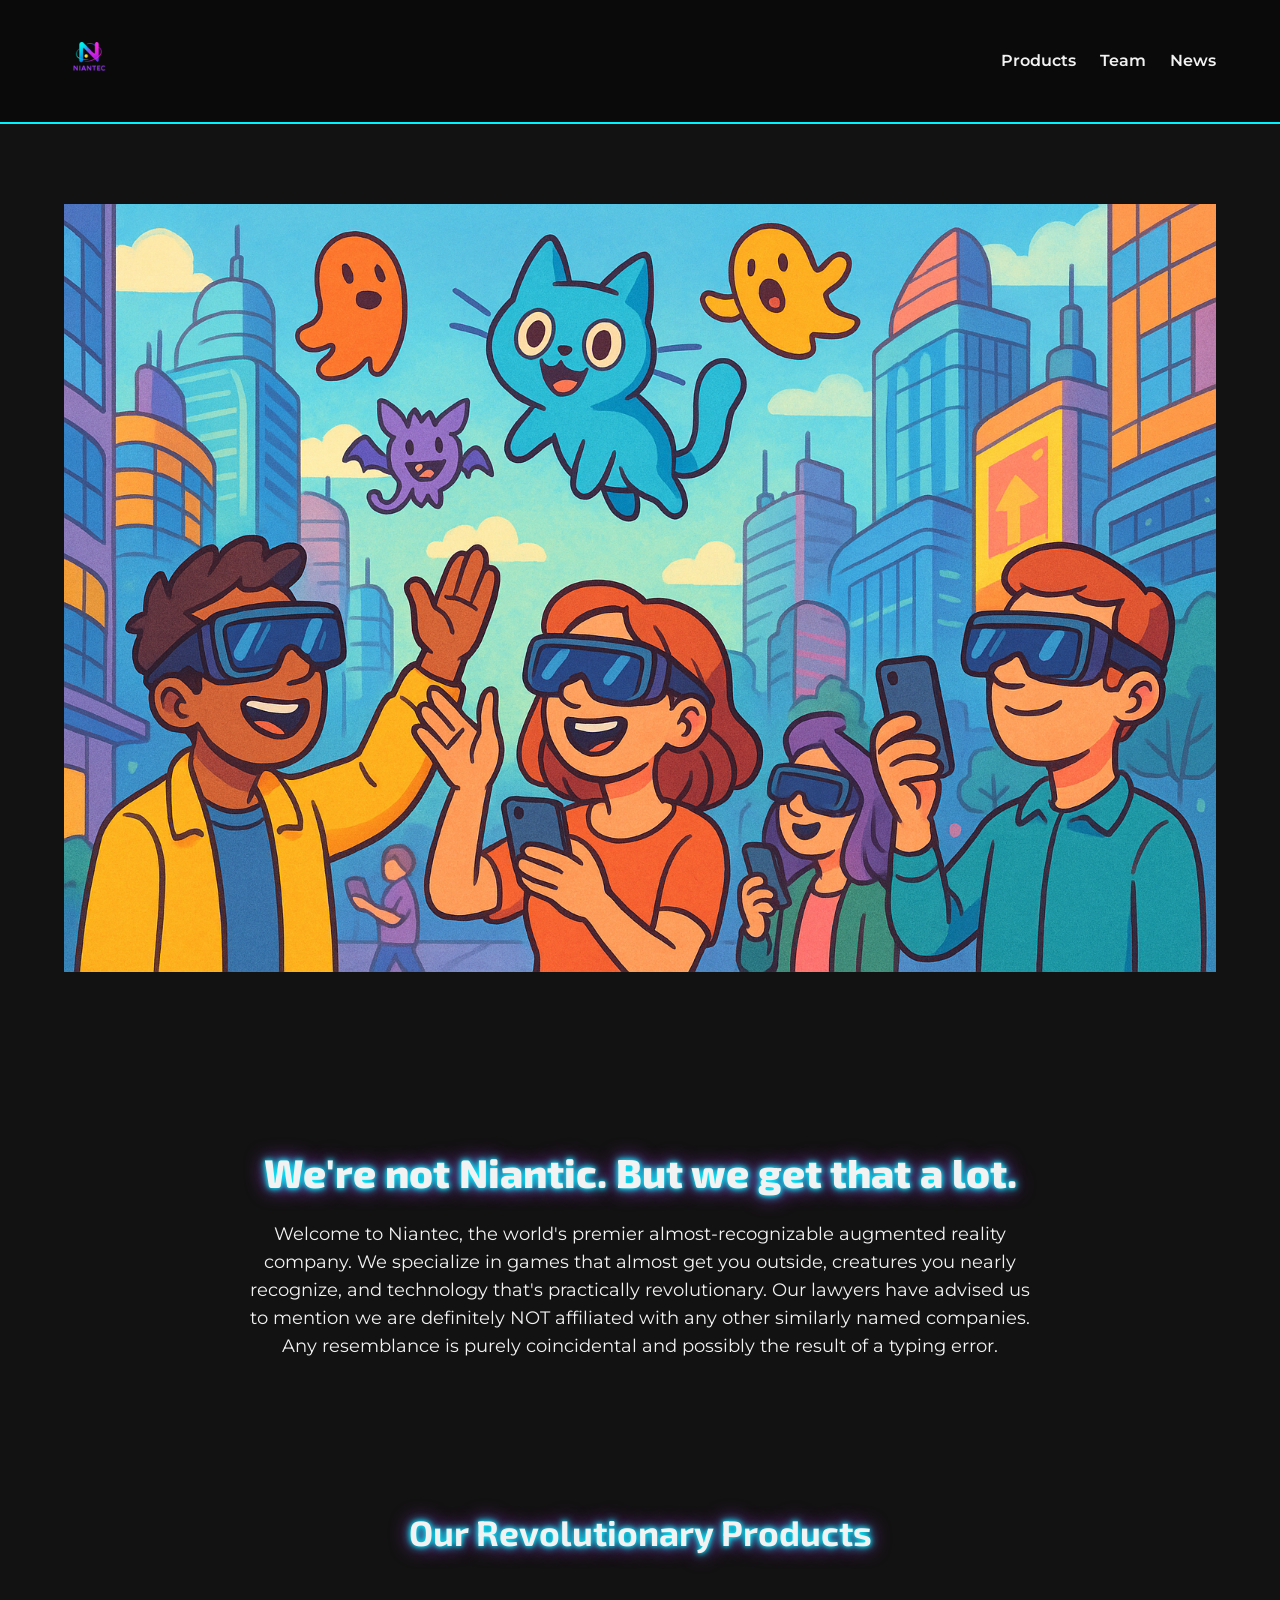
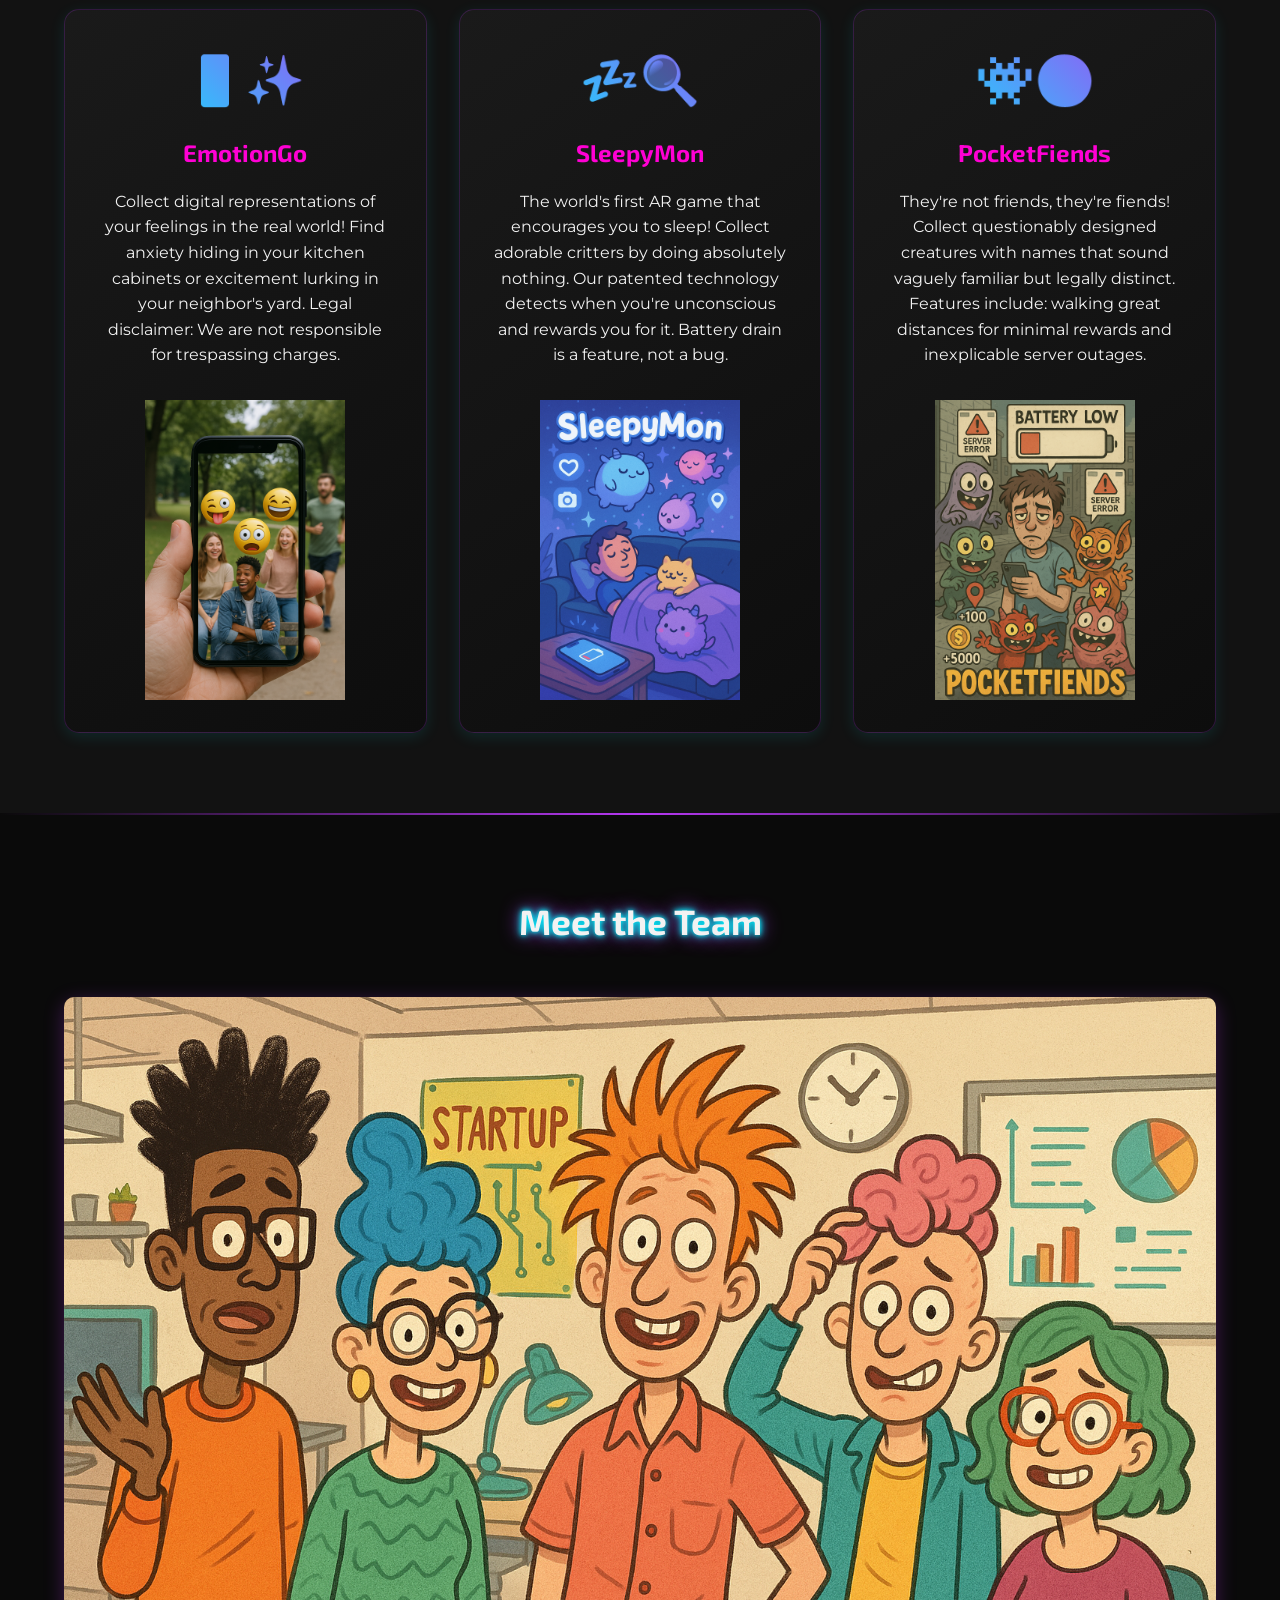
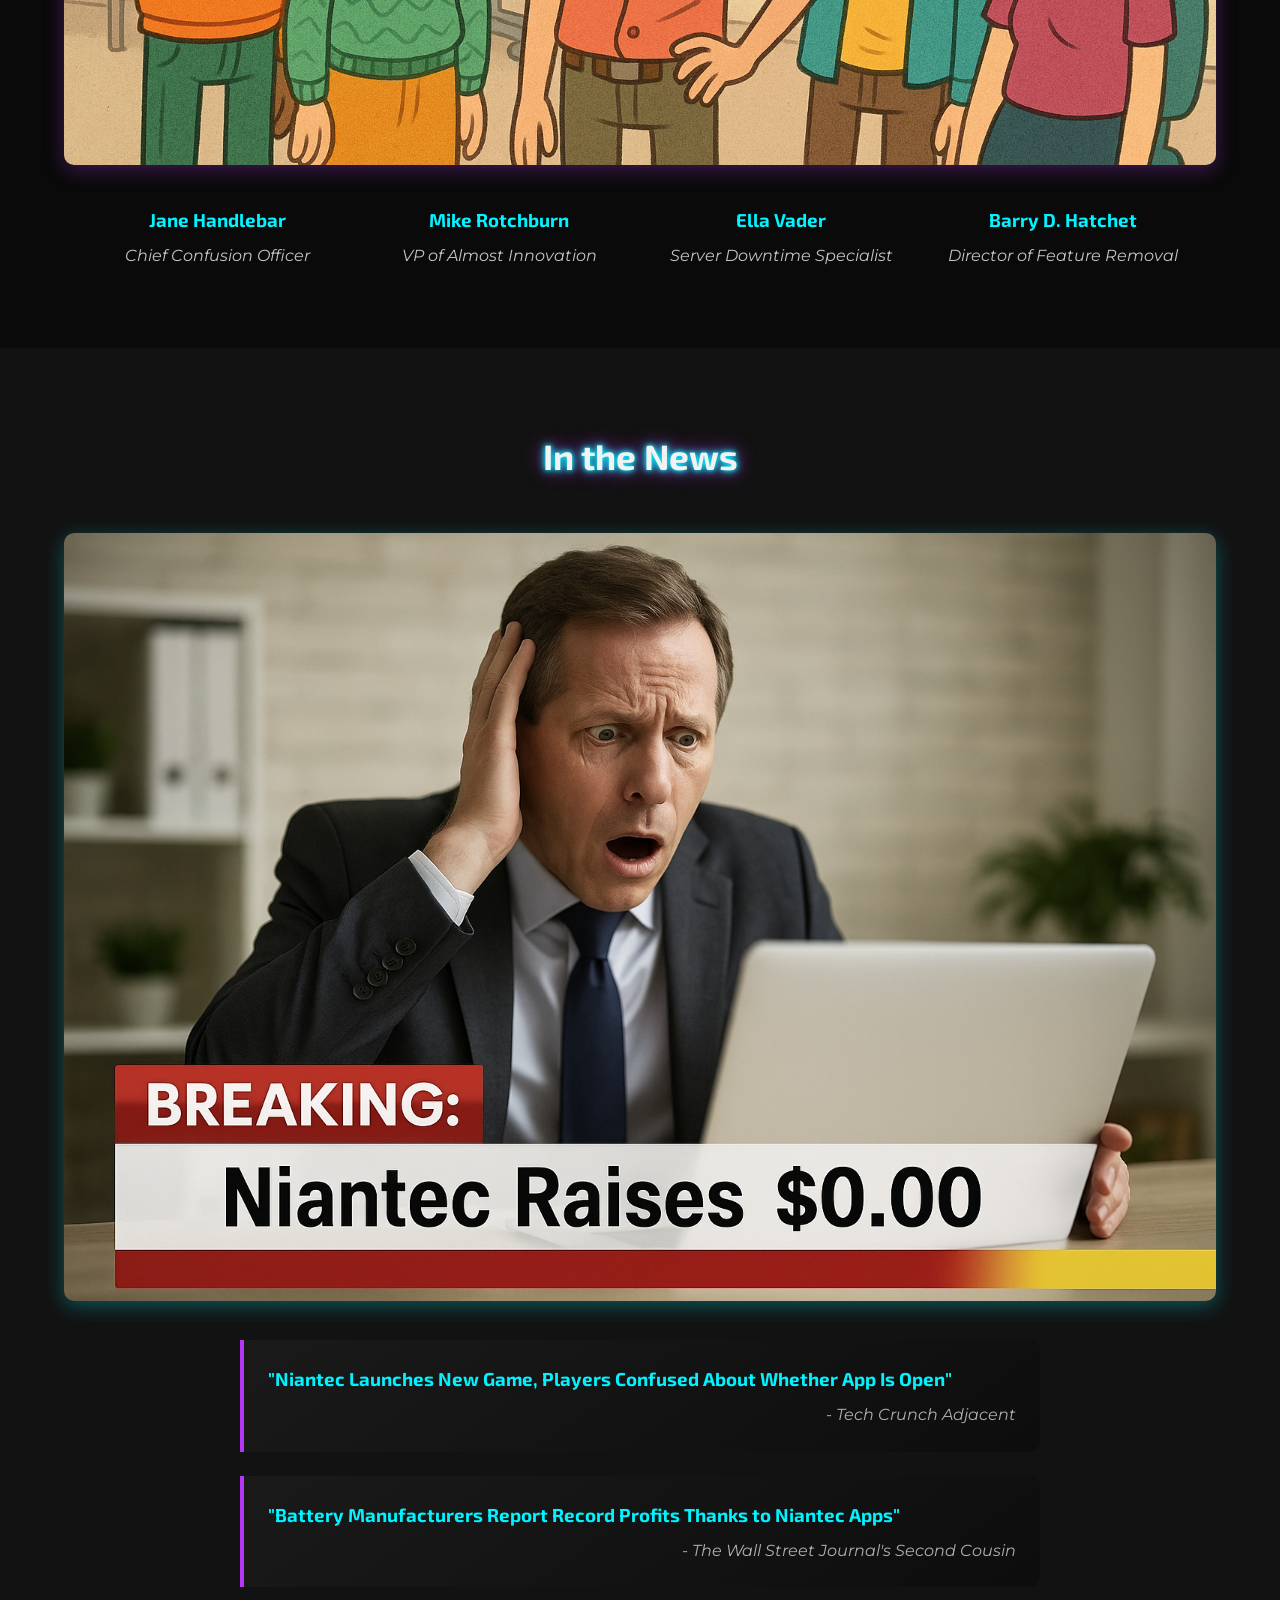
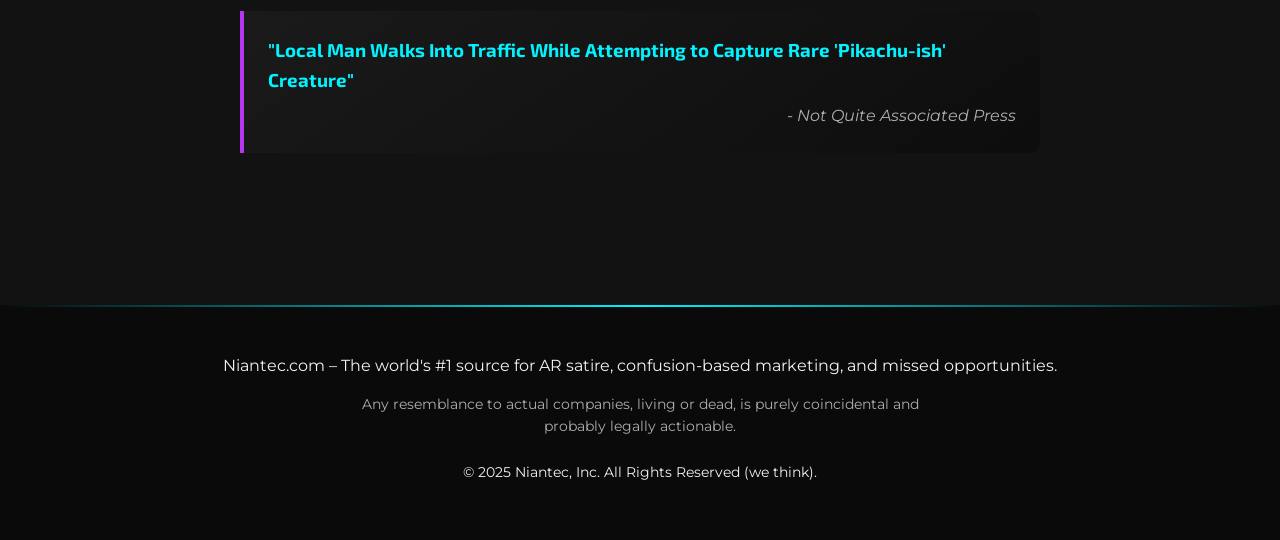
==== commit 043a638d: "Update index.html" ====
--- a/index.html
+++ b/index.html
@@ -46,21 +46,27 @@
                     <div class="product-icon">📱✨</div>
                     <h3>EmotionGo</h3>
                     <p>Collect digital representations of your feelings in the real world! Find anxiety hiding in your kitchen cabinets or excitement lurking in your neighbor's yard. Legal disclaimer: We are not responsible for trespassing charges.</p>
-                    <img src="Niantec3.png" alt="EmotionGo App" class="phone-mockup">
+                    <div class="product-image">
+                        <img src="Niantec3.png" alt="EmotionGo App" class="phone-mockup">
+                    </div>
                 </div>
                 
                 <div class="product-card">
                     <div class="product-icon">💤🔍</div>
                     <h3>SleepyMon</h3>
                     <p>The world's first AR game that encourages you to sleep! Collect adorable critters by doing absolutely nothing. Our patented technology detects when you're unconscious and rewards you for it. Battery drain is a feature, not a bug.</p>
-                    <img src="Niantec6.png" alt="SleepyMon App" class="phone-mockup">
+                    <div class="product-image">
+                        <img src="Niantec6.png" alt="SleepyMon App" class="phone-mockup">
+                    </div>
                 </div>
                 
                 <div class="product-card">
                     <div class="product-icon">👾🌍</div>
                     <h3>PocketFiends</h3>
                     <p>They're not friends, they're fiends! Collect questionably designed creatures with names that sound vaguely familiar but legally distinct. Features include: walking great distances for minimal rewards and inexplicable server outages.</p>
-                    <img src="Niantec7.png" alt="PocketFiends App" class="phone-mockup">
+                    <div class="product-image">
+                        <img src="Niantec7.png" alt="PocketFiends App" class="phone-mockup">
+                    </div>
                 </div>
             </div>
         </div>
--- a/styles.css
+++ b/styles.css
@@ -165,6 +165,7 @@
     text-align: center;
     display: flex;
     flex-direction: column;
+    min-height: 550px;
 }
 
 .product-card:hover {
@@ -196,13 +197,9 @@
 }
 
 .product-image {
-    margin-top: auto;
-    padding-top: 2rem;
+    margin-top: 2rem;
     display: flex;
     justify-content: center;
-    flex: 1;
-    align-items: flex-end;
-    min-height: 320px;
 }
 
 .phone-mockup {
@@ -358,18 +355,24 @@
     
     .product-card {
         height: auto;
-        min-height: 450px;
+        padding: 2rem 1rem 8rem;
+        margin-bottom: 2.5rem;
+        overflow: visible;
+        min-height: auto;
+    }
+    
+    .product-image {
+        position: absolute;
+        bottom: 1rem;
+        left: 0;
+        right: 0;
+        margin: 0 auto;
+        height: auto;
     }
     
     .phone-mockup {
-        max-height: 250px;
-        margin: 1rem 0;
-    }
-    
-    .product-image {
-        padding-top: 1rem;
-        height: auto;
-        min-height: 250px;
+        max-height: 220px;
+        width: auto;
     }
     
     nav ul {
